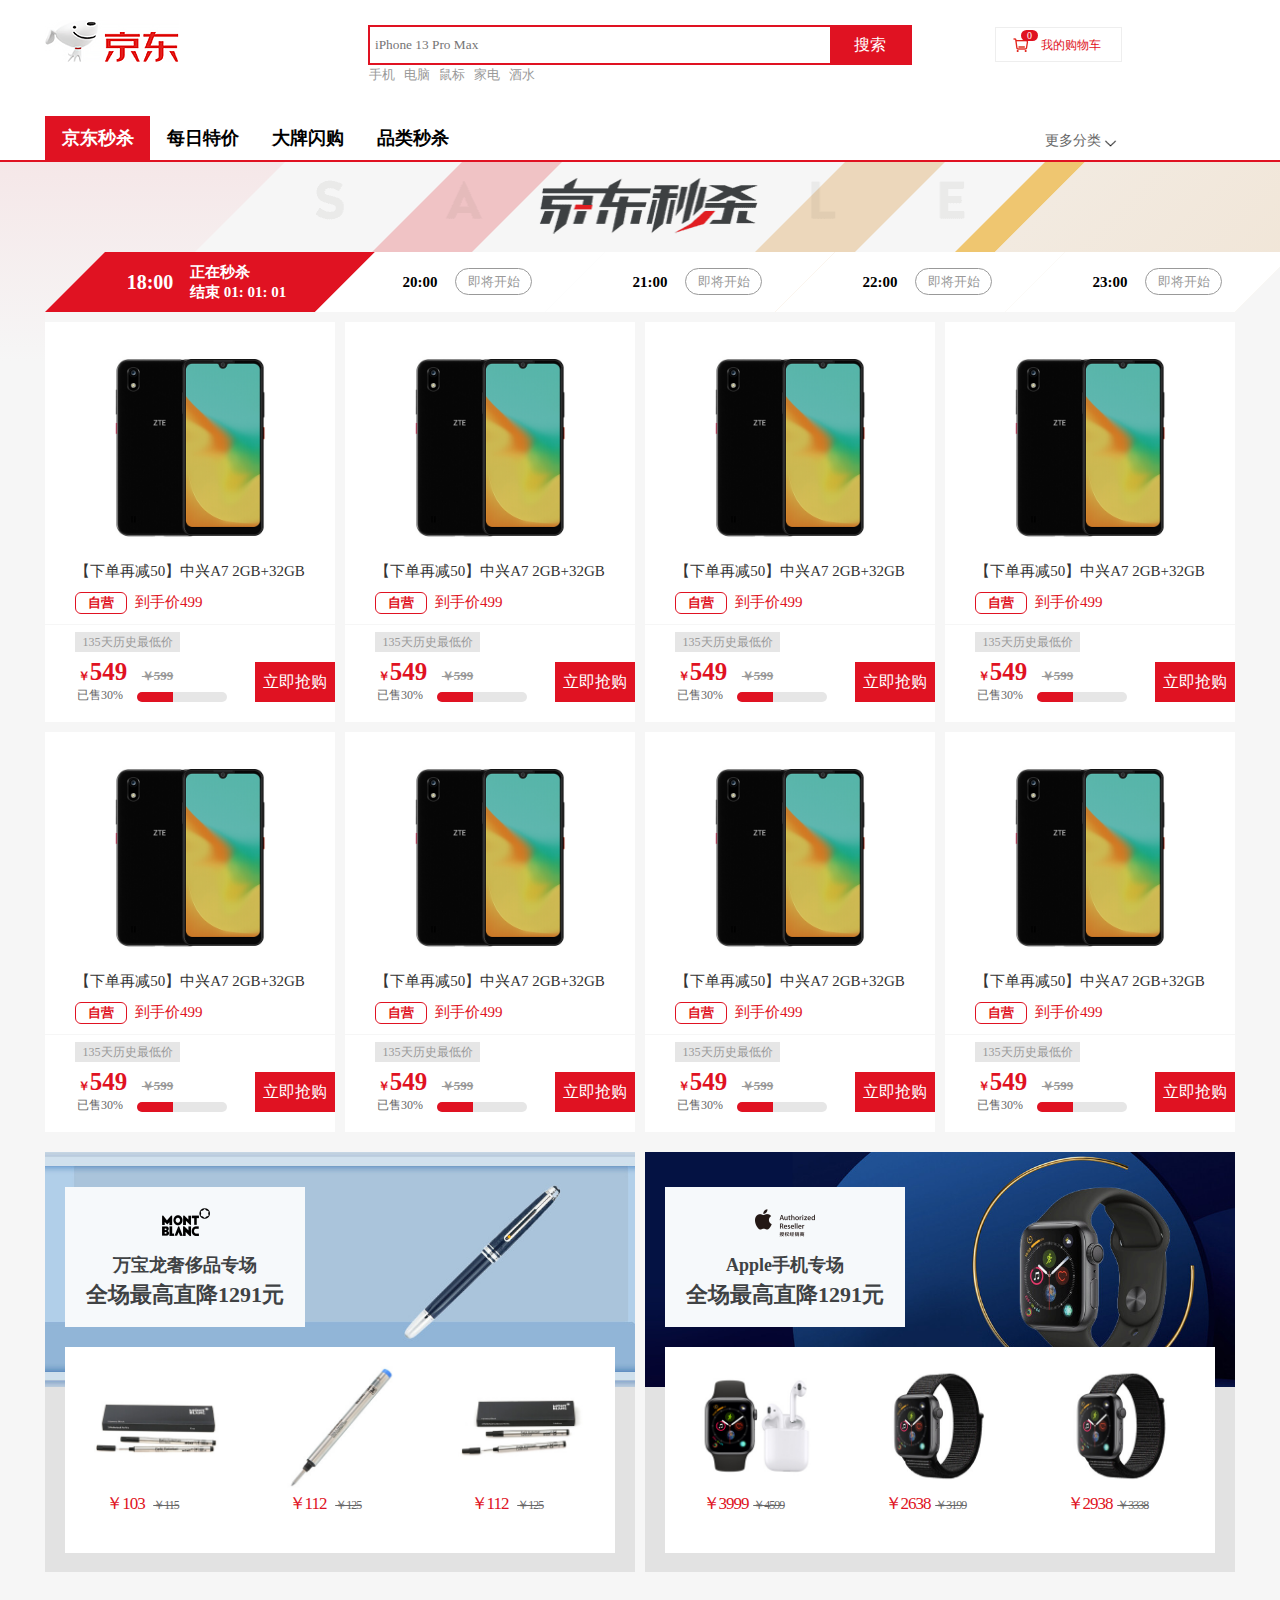
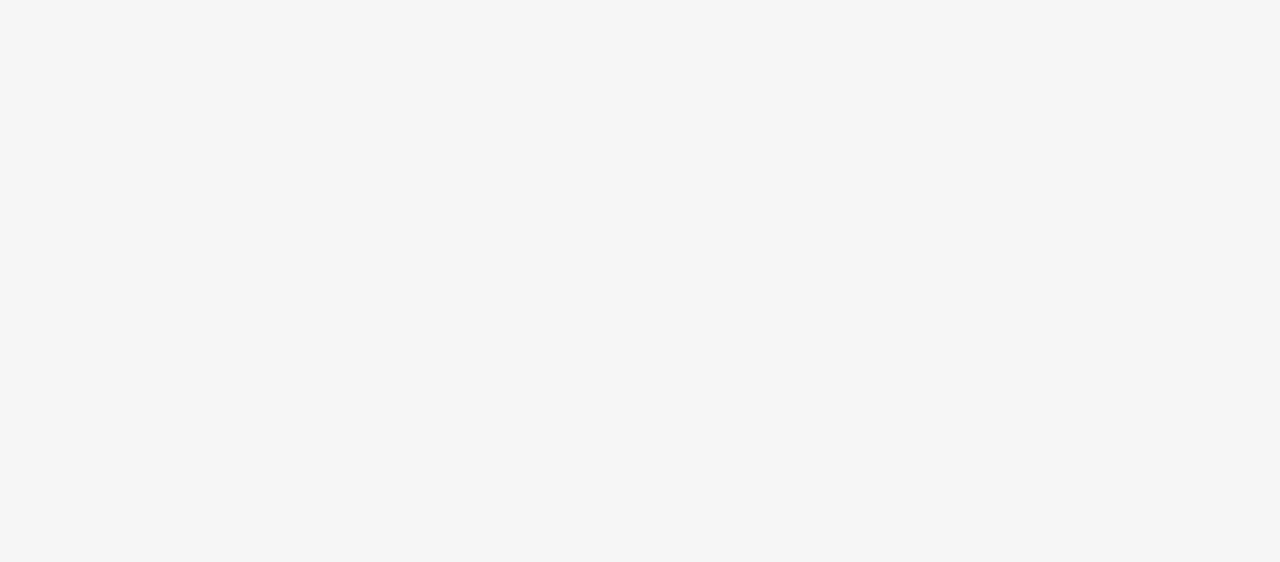
==== miaosha.html @ 1bcb708f "9 18 21 40 DSW" ====
<!DOCTYPE html>
<html lang="en">

<head>
  <meta charset="UTF-8">
  <meta name="viewport" content="width=device-width, initial-scale=1.0">
  <meta http-equiv="X-UA-Compatible" content="ie=edge">
  <title>京东秒杀-正品保证、天天低价、限时限量</title>
  <link rel="icon" href="images/favicon.ico" type="image/x-icon" />
  <link rel="stylesheet" href="style/miaosha.css">
</head>

<body>
  <!-- 头部开始 -->
  <div class="ms_header">
    <!-- 头部居中内容开始 -->
    <div class="ms_header_cen">
      <!-- 左侧logo -->
      <a href="index.html">
        <div class="ms_header_logo"></div>
      </a>
      <!-- 中间搜索栏 -->
      <div class="ms_header_search">
        <!-- 左侧搜索输入框 -->
        <div class="ms_header_search_i">
          <input type="text" class="ms_header_search_in" placeholder="iPhone 13 Pro Max">
        </div>
        <!-- 右侧搜索按钮 -->
        <div class="ms_header_search_b">
          <span>搜索</span>
        </div>
      </div>
      <!-- 下方热门搜索词 -->
      <div class="ms_header_sctot">
        <a href="javascript:;"><span>手机</span></a>
        <a href="javascript:;"><span>电脑</span></a>
        <a href="javascript:;"><span>鼠标</span></a>
        <a href="javascript:;"><span>家电</span></a>
        <a href="javascript:;"><span>酒水</span></a>
      </div>
      <!-- 右侧购物车 -->
      <div class="jd_cart">
        <img src="images/cart.png" alt="">
        <a href="javascript:;">我的购物车</a>
        <!-- 购物车右上角数字指示 -->
        <span>0</span>
      </div>
      <!-- 下方导航栏 -->
      <div class="ms_header_nav">
        <!-- 单个导航按钮 -->
        <div class="ms_header_nav_item" style="background: #e01222;">
          <a href="javascript:;" style="color:#fff"><span>京东秒杀</span></a>
        </div>
        <!-- 单个导航按钮 -->
        <div class="ms_header_nav_item">
          <a href="javascript:;"><span>每日特价</span></a>
        </div>
        <!-- 单个导航按钮 -->
        <div class="ms_header_nav_item">
          <a href="javascript:;"><span>大牌闪购</span></a>
        </div>
        <!-- 单个导航按钮 -->
        <div class="ms_header_nav_item">
          <a href="javascript:;"><span>品类秒杀</span></a>
        </div>
        <!-- 右侧更多分类 -->
        <div class="ms_header_more">
          <span>更多分类</span>
          <!-- 隐藏分类框 -->
          <div class="ms_hd_yc">

          </div>
        </div>
      </div>
    </div>
    <!-- 头部居中内容结束 -->
  </div>
  <!-- 头部结束 -->
  <!-- 秒杀内容主体开始 -->
  <div class="ms_body">
    <!-- 秒杀内容居中内容开始 -->
    <div class="ms_body_cen">
      <!-- 顶部标题背景开始 -->
      <div class="ms_cent_bg">
        <!-- 平行四边形背景框 -->
        <div class="ms_cent_px">
        </div>
        <div class="ms_cent_px ms_cent_pxs">
        </div>
        <div class="ms_cent_px ms_cent_pxs ms_cent_pxsy">
        </div>
        <div class="ms_cent_px ms_cent_pxs ms_cent_pxsys">
        </div>
        <div class="ms_cent_px ms_cent_pxy">
        </div>
        <!-- 居中图片 -->
        <div class="ms_cen_i">
          <img src="images/header_ms.png" alt="">
        </div>
      </div>
      <!-- 顶部标题背景结束 -->
      <!-- 下方秒杀内容开始 -->
      <div class="ms_cent_bd">
        <!-- 秒杀浮动导航栏开始 -->
        <div class="ms_cent_nav">
          <!-- 单个导航按钮 -->
          <div class="ms_cent_item ms_cent_itemb">
            <!-- 内部时间信息开始 -->
            <div class="ms_nav_c">
              <!-- 左侧秒杀时间 -->
              <div class="ms_time_l">
                <span>18:00</span>
              </div>
              <!-- 右侧秒杀倒计时 -->
              <div class="ms_time_r">
                <!-- 上方秒杀标题 -->
                <span>正在秒杀</span>
                <br>
                <!-- 下方倒计时 -->
                <span>结束</span>
                <span id="cx_hours">01</span><span>:</span>
                <span id="cx_minutes">01</span><span>:</span>
                <span id="cx_seconds">01</span>
              </div>
            </div>
            <!-- 内部时间信息结束 -->
          </div>
          <!-- 单个导航按钮 -->
          <div class="ms_cent_item ms_cent_items">
            <!-- 秒杀预告 -->
            <div class="ms_cent_yg">
              <!-- 左侧时间预告 -->
              <div class="ms_time_ygl">
                <span>20:00</span>
              </div>
              <!-- 右侧即将开始 -->
              <div class="ms_time_ygr">
                <span>即将开始</span>
              </div>
            </div>
          </div>
          <!-- 单个导航按钮 -->
          <div class="ms_cent_item ms_cent_items">
            <!-- 秒杀预告 -->
            <div class="ms_cent_yg">
              <!-- 左侧时间预告 -->
              <div class="ms_time_ygl">
                <span>21:00</span>
              </div>
              <!-- 右侧即将开始 -->
              <div class="ms_time_ygr">
                <span>即将开始</span>
              </div>
            </div>
          </div>
          <!-- 单个导航按钮 -->
          <div class="ms_cent_item ms_cent_items">
            <!-- 秒杀预告 -->
            <div class="ms_cent_yg">
              <!-- 左侧时间预告 -->
              <div class="ms_time_ygl">
                <span>22:00</span>
              </div>
              <!-- 右侧即将开始 -->
              <div class="ms_time_ygr">
                <span>即将开始</span>
              </div>
            </div>
          </div>
          <!-- 单个导航按钮 -->
          <div class="ms_cent_item ms_cent_items">
            <!-- 秒杀预告 -->
            <div class="ms_cent_yg">
              <!-- 左侧时间预告 -->
              <div class="ms_time_ygl">
                <span>23:00</span>
              </div>
              <!-- 右侧即将开始 -->
              <div class="ms_time_ygr">
                <span>即将开始</span>
              </div>
            </div>
          </div>
        </div>
        <!-- 秒杀浮动导航栏结束 -->
        <!-- 秒杀商品内容开始 -->
        <div class="ms_cent_sp">
          <!-- 单个商品开始 -->
          <div class="ms_sp_item">
            <a href="javascript:;">
              <!-- 上方图片 -->
              <div class="ms_sp_im">
                <img src="images/ms_sp_01.jpg" alt="">
              </div>
              <!-- 标题 -->
              <div class="ms_sp_tit">
                <span>【下单再减50】中兴A7 2GB+32GB</span>
              </div>
              <!-- 自营标签&到手价 -->
              <div class="ms_sp_bq">
                <!-- 左侧标签 -->
                <div class="ms_sp_bql">
                  <span>自营</span>
                </div>
                <!-- 右侧到手价 -->
                <div class="ms_sp_bqr">
                  <span>到手价499</span>
                </div>
              </div>
            </a>
            <!-- 分割线 -->
            <div class="ms_sp_fg"></div>
            <!-- 最低价 -->
            <div class="sm_sp_zdj">
              <span>135天历史最低价</span>
            </div>
            <!-- 价格 -->
            <div class="sm_sp_prc">
              <!-- 左侧价格 -->
              <div class="sm_sp_prcl">
                <i>￥</i><span>549</span>
              </div>
              <!-- 左侧划去价格 -->
              <div class="sm_sp_prcl sm_sp_prcr">
                <span><i>￥</i>599</span>
              </div>
            </div>
            <!-- 已售 -->
            <div class="sm_sp_ys">
              <!-- 左侧文字 -->
              <div class="sm_sp_tel">
                <span>已售30%</span>
              </div>
              <!-- 右侧进度条 -->
              <div class="sm_sp_jdt">
                <!-- 内部进度条 -->
                <div class="sm_sp_jdl">
                </div>
              </div>
            </div>
            <!-- 立即抢购 -->
            <a href="javascript:;">
              <div class="sm_sp_lj">
                <span>立即抢购</span>
              </div>
            </a>
          </div>
          <div class="ms_sp_item">
            <a href="javascript:;">
              <!-- 上方图片 -->
              <div class="ms_sp_im">
                <img src="images/ms_sp_01.jpg" alt="">
              </div>
              <!-- 标题 -->
              <div class="ms_sp_tit">
                <span>【下单再减50】中兴A7 2GB+32GB</span>
              </div>
              <!-- 自营标签&到手价 -->
              <div class="ms_sp_bq">
                <!-- 左侧标签 -->
                <div class="ms_sp_bql">
                  <span>自营</span>
                </div>
                <!-- 右侧到手价 -->
                <div class="ms_sp_bqr">
                  <span>到手价499</span>
                </div>
              </div>
            </a>
            <!-- 分割线 -->
            <div class="ms_sp_fg"></div>
            <!-- 最低价 -->
            <div class="sm_sp_zdj">
              <span>135天历史最低价</span>
            </div>
            <!-- 价格 -->
            <div class="sm_sp_prc">
              <!-- 左侧价格 -->
              <div class="sm_sp_prcl">
                <i>￥</i><span>549</span>
              </div>
              <!-- 左侧划去价格 -->
              <div class="sm_sp_prcl sm_sp_prcr">
                <span><i>￥</i>599</span>
              </div>
            </div>
            <!-- 已售 -->
            <div class="sm_sp_ys">
              <!-- 左侧文字 -->
              <div class="sm_sp_tel">
                <span>已售30%</span>
              </div>
              <!-- 右侧进度条 -->
              <div class="sm_sp_jdt">
                <!-- 内部进度条 -->
                <div class="sm_sp_jdl">
                </div>
              </div>
            </div>
            <!-- 立即抢购 -->
            <a href="javascript:;">
              <div class="sm_sp_lj">
                <span>立即抢购</span>
              </div>
            </a>
          </div>
          <div class="ms_sp_item">
            <a href="javascript:;">
              <!-- 上方图片 -->
              <div class="ms_sp_im">
                <img src="images/ms_sp_01.jpg" alt="">
              </div>
              <!-- 标题 -->
              <div class="ms_sp_tit">
                <span>【下单再减50】中兴A7 2GB+32GB</span>
              </div>
              <!-- 自营标签&到手价 -->
              <div class="ms_sp_bq">
                <!-- 左侧标签 -->
                <div class="ms_sp_bql">
                  <span>自营</span>
                </div>
                <!-- 右侧到手价 -->
                <div class="ms_sp_bqr">
                  <span>到手价499</span>
                </div>
              </div>
            </a>
            <!-- 分割线 -->
            <div class="ms_sp_fg"></div>
            <!-- 最低价 -->
            <div class="sm_sp_zdj">
              <span>135天历史最低价</span>
            </div>
            <!-- 价格 -->
            <div class="sm_sp_prc">
              <!-- 左侧价格 -->
              <div class="sm_sp_prcl">
                <i>￥</i><span>549</span>
              </div>
              <!-- 左侧划去价格 -->
              <div class="sm_sp_prcl sm_sp_prcr">
                <span><i>￥</i>599</span>
              </div>
            </div>
            <!-- 已售 -->
            <div class="sm_sp_ys">
              <!-- 左侧文字 -->
              <div class="sm_sp_tel">
                <span>已售30%</span>
              </div>
              <!-- 右侧进度条 -->
              <div class="sm_sp_jdt">
                <!-- 内部进度条 -->
                <div class="sm_sp_jdl">
                </div>
              </div>
            </div>
            <!-- 立即抢购 -->
            <a href="javascript:;">
              <div class="sm_sp_lj">
                <span>立即抢购</span>
              </div>
            </a>
          </div>
          <div class="ms_sp_item">
            <a href="javascript:;">
              <!-- 上方图片 -->
              <div class="ms_sp_im">
                <img src="images/ms_sp_01.jpg" alt="">
              </div>
              <!-- 标题 -->
              <div class="ms_sp_tit">
                <span>【下单再减50】中兴A7 2GB+32GB</span>
              </div>
              <!-- 自营标签&到手价 -->
              <div class="ms_sp_bq">
                <!-- 左侧标签 -->
                <div class="ms_sp_bql">
                  <span>自营</span>
                </div>
                <!-- 右侧到手价 -->
                <div class="ms_sp_bqr">
                  <span>到手价499</span>
                </div>
              </div>
            </a>
            <!-- 分割线 -->
            <div class="ms_sp_fg"></div>
            <!-- 最低价 -->
            <div class="sm_sp_zdj">
              <span>135天历史最低价</span>
            </div>
            <!-- 价格 -->
            <div class="sm_sp_prc">
              <!-- 左侧价格 -->
              <div class="sm_sp_prcl">
                <i>￥</i><span>549</span>
              </div>
              <!-- 左侧划去价格 -->
              <div class="sm_sp_prcl sm_sp_prcr">
                <span><i>￥</i>599</span>
              </div>
            </div>
            <!-- 已售 -->
            <div class="sm_sp_ys">
              <!-- 左侧文字 -->
              <div class="sm_sp_tel">
                <span>已售30%</span>
              </div>
              <!-- 右侧进度条 -->
              <div class="sm_sp_jdt">
                <!-- 内部进度条 -->
                <div class="sm_sp_jdl">
                </div>
              </div>
            </div>
            <!-- 立即抢购 -->
            <a href="javascript:;">
              <div class="sm_sp_lj">
                <span>立即抢购</span>
              </div>
            </a>
          </div>
          <div class="ms_sp_item">
            <a href="javascript:;">
              <!-- 上方图片 -->
              <div class="ms_sp_im">
                <img src="images/ms_sp_01.jpg" alt="">
              </div>
              <!-- 标题 -->
              <div class="ms_sp_tit">
                <span>【下单再减50】中兴A7 2GB+32GB</span>
              </div>
              <!-- 自营标签&到手价 -->
              <div class="ms_sp_bq">
                <!-- 左侧标签 -->
                <div class="ms_sp_bql">
                  <span>自营</span>
                </div>
                <!-- 右侧到手价 -->
                <div class="ms_sp_bqr">
                  <span>到手价499</span>
                </div>
              </div>
            </a>
            <!-- 分割线 -->
            <div class="ms_sp_fg"></div>
            <!-- 最低价 -->
            <div class="sm_sp_zdj">
              <span>135天历史最低价</span>
            </div>
            <!-- 价格 -->
            <div class="sm_sp_prc">
              <!-- 左侧价格 -->
              <div class="sm_sp_prcl">
                <i>￥</i><span>549</span>
              </div>
              <!-- 左侧划去价格 -->
              <div class="sm_sp_prcl sm_sp_prcr">
                <span><i>￥</i>599</span>
              </div>
            </div>
            <!-- 已售 -->
            <div class="sm_sp_ys">
              <!-- 左侧文字 -->
              <div class="sm_sp_tel">
                <span>已售30%</span>
              </div>
              <!-- 右侧进度条 -->
              <div class="sm_sp_jdt">
                <!-- 内部进度条 -->
                <div class="sm_sp_jdl">
                </div>
              </div>
            </div>
            <!-- 立即抢购 -->
            <a href="javascript:;">
              <div class="sm_sp_lj">
                <span>立即抢购</span>
              </div>
            </a>
          </div>
          <div class="ms_sp_item">
            <a href="javascript:;">
              <!-- 上方图片 -->
              <div class="ms_sp_im">
                <img src="images/ms_sp_01.jpg" alt="">
              </div>
              <!-- 标题 -->
              <div class="ms_sp_tit">
                <span>【下单再减50】中兴A7 2GB+32GB</span>
              </div>
              <!-- 自营标签&到手价 -->
              <div class="ms_sp_bq">
                <!-- 左侧标签 -->
                <div class="ms_sp_bql">
                  <span>自营</span>
                </div>
                <!-- 右侧到手价 -->
                <div class="ms_sp_bqr">
                  <span>到手价499</span>
                </div>
              </div>
            </a>
            <!-- 分割线 -->
            <div class="ms_sp_fg"></div>
            <!-- 最低价 -->
            <div class="sm_sp_zdj">
              <span>135天历史最低价</span>
            </div>
            <!-- 价格 -->
            <div class="sm_sp_prc">
              <!-- 左侧价格 -->
              <div class="sm_sp_prcl">
                <i>￥</i><span>549</span>
              </div>
              <!-- 左侧划去价格 -->
              <div class="sm_sp_prcl sm_sp_prcr">
                <span><i>￥</i>599</span>
              </div>
            </div>
            <!-- 已售 -->
            <div class="sm_sp_ys">
              <!-- 左侧文字 -->
              <div class="sm_sp_tel">
                <span>已售30%</span>
              </div>
              <!-- 右侧进度条 -->
              <div class="sm_sp_jdt">
                <!-- 内部进度条 -->
                <div class="sm_sp_jdl">
                </div>
              </div>
            </div>
            <!-- 立即抢购 -->
            <a href="javascript:;">
              <div class="sm_sp_lj">
                <span>立即抢购</span>
              </div>
            </a>
          </div>
          <div class="ms_sp_item">
            <a href="javascript:;">
              <!-- 上方图片 -->
              <div class="ms_sp_im">
                <img src="images/ms_sp_01.jpg" alt="">
              </div>
              <!-- 标题 -->
              <div class="ms_sp_tit">
                <span>【下单再减50】中兴A7 2GB+32GB</span>
              </div>
              <!-- 自营标签&到手价 -->
              <div class="ms_sp_bq">
                <!-- 左侧标签 -->
                <div class="ms_sp_bql">
                  <span>自营</span>
                </div>
                <!-- 右侧到手价 -->
                <div class="ms_sp_bqr">
                  <span>到手价499</span>
                </div>
              </div>
            </a>
            <!-- 分割线 -->
            <div class="ms_sp_fg"></div>
            <!-- 最低价 -->
            <div class="sm_sp_zdj">
              <span>135天历史最低价</span>
            </div>
            <!-- 价格 -->
            <div class="sm_sp_prc">
              <!-- 左侧价格 -->
              <div class="sm_sp_prcl">
                <i>￥</i><span>549</span>
              </div>
              <!-- 左侧划去价格 -->
              <div class="sm_sp_prcl sm_sp_prcr">
                <span><i>￥</i>599</span>
              </div>
            </div>
            <!-- 已售 -->
            <div class="sm_sp_ys">
              <!-- 左侧文字 -->
              <div class="sm_sp_tel">
                <span>已售30%</span>
              </div>
              <!-- 右侧进度条 -->
              <div class="sm_sp_jdt">
                <!-- 内部进度条 -->
                <div class="sm_sp_jdl">
                </div>
              </div>
            </div>
            <!-- 立即抢购 -->
            <a href="javascript:;">
              <div class="sm_sp_lj">
                <span>立即抢购</span>
              </div>
            </a>
          </div>
          <div class="ms_sp_item">
            <a href="javascript:;">
              <!-- 上方图片 -->
              <div class="ms_sp_im">
                <img src="images/ms_sp_01.jpg" alt="">
              </div>
              <!-- 标题 -->
              <div class="ms_sp_tit">
                <span>【下单再减50】中兴A7 2GB+32GB</span>
              </div>
              <!-- 自营标签&到手价 -->
              <div class="ms_sp_bq">
                <!-- 左侧标签 -->
                <div class="ms_sp_bql">
                  <span>自营</span>
                </div>
                <!-- 右侧到手价 -->
                <div class="ms_sp_bqr">
                  <span>到手价499</span>
                </div>
              </div>
            </a>
            <!-- 分割线 -->
            <div class="ms_sp_fg"></div>
            <!-- 最低价 -->
            <div class="sm_sp_zdj">
              <span>135天历史最低价</span>
            </div>
            <!-- 价格 -->
            <div class="sm_sp_prc">
              <!-- 左侧价格 -->
              <div class="sm_sp_prcl">
                <i>￥</i><span>549</span>
              </div>
              <!-- 左侧划去价格 -->
              <div class="sm_sp_prcl sm_sp_prcr">
                <span><i>￥</i>599</span>
              </div>
            </div>
            <!-- 已售 -->
            <div class="sm_sp_ys">
              <!-- 左侧文字 -->
              <div class="sm_sp_tel">
                <span>已售30%</span>
              </div>
              <!-- 右侧进度条 -->
              <div class="sm_sp_jdt">
                <!-- 内部进度条 -->
                <div class="sm_sp_jdl">
                </div>
              </div>
            </div>
            <!-- 立即抢购 -->
            <a href="javascript:;">
              <div class="sm_sp_lj">
                <span>立即抢购</span>
              </div>
            </a>
          </div>
          <div class="ms_sp_itemb">
            <!-- 左上框 -->
            <div class="ms_sp_ltk">
              <!-- 上方logo -->
              <div class="ms_sp_lg">
                <img src="images/ms_sp_lg01.png" alt="">
              </div>
              <!-- 标题 -->
              <div class="ms_ltk_tit">
                <span>万宝龙奢侈品专场</span>
                <br>
                <span class="ms_ltk_titf">全场最高直降1291元</span>
              </div>
            </div>
            <!-- 下方框 -->
            <div class="ms_sp_bk">
              <!-- 单个商品 -->
              <div class="ms_bk_item">
                <!-- 上方图片 -->
                <div class="ms_bk_im">
                  <img src="images/sm_bk_01.jpg" alt="">
                </div>
                <!-- 下方价格 -->
                <div class="ms_bk_prc">
                  <!-- 左侧价格 -->
                  <div class="ms_bk_prcl">
                    <span>￥103</span>
                  </div>
                  <!-- 右侧价格 -->
                  <div class="ms_bk_prcr">
                    <span>￥115</span>
                  </div>
                </div>
              </div>
              <!-- 单个商品 -->
              <div class="ms_bk_item">
                <!-- 上方图片 -->
                <div class="ms_bk_im">
                  <img src="images/sm_bk_02.jpg" alt="">
                </div>
                <!-- 下方价格 -->
                <div class="ms_bk_prc">
                  <!-- 左侧价格 -->
                  <div class="ms_bk_prcl">
                    <span>￥112</span>
                  </div>
                  <!-- 右侧价格 -->
                  <div class="ms_bk_prcr">
                    <span>￥125</span>
                  </div>
                </div>
              </div>
              <!-- 单个商品 -->
              <div class="ms_bk_item">
                <!-- 上方图片 -->
                <div class="ms_bk_im">
                  <img src="images/sm_bk_03.jpg" alt="">
                </div>
                <!-- 下方价格 -->
                <div class="ms_bk_prc">
                  <!-- 左侧价格 -->
                  <div class="ms_bk_prcl">
                    <span>￥112</span>
                  </div>
                  <!-- 右侧价格 -->
                  <div class="ms_bk_prcr">
                    <span>￥125</span>
                  </div>
                </div>
              </div>
            </div>
          </div>
          <div class="ms_sp_itemb ms_sp_itemb2">
            <!-- 左上框 -->
            <div class="ms_sp_ltk">
              <!-- 上方logo -->
              <div class="ms_sp_lg">
                <img src="images/ms_sp_lg02.png" alt="">
              </div>
              <!-- 标题 -->
              <div class="ms_ltk_tit">
                <span>Apple手机专场</span>
                <br>
                <span class="ms_ltk_titf">全场最高直降1291元</span>
              </div>
            </div>
            <!-- 下方框 -->
            <div class="ms_sp_bk">
              <!-- 单个商品 -->
              <div class="ms_bk_item">
                <!-- 上方图片 -->
                <div class="ms_bk_im">
                  <img src="images/sm_bk_04.jpg" alt="">
                </div>
                <!-- 下方价格 -->
                <div class="ms_bk_prc">
                  <!-- 左侧价格 -->
                  <div class="ms_bk_prcl">
                    <span>￥3999</span>
                  </div>
                  <!-- 右侧价格 -->
                  <div class="ms_bk_prcr">
                    <span>￥4599</span>
                  </div>
                </div>
              </div>
              <!-- 单个商品 -->
              <div class="ms_bk_item">
                <!-- 上方图片 -->
                <div class="ms_bk_im">
                  <img src="images/sm_bk_05.jpg" alt="">
                </div>
                <!-- 下方价格 -->
                <div class="ms_bk_prc">
                  <!-- 左侧价格 -->
                  <div class="ms_bk_prcl">
                    <span>￥2638</span>
                  </div>
                  <!-- 右侧价格 -->
                  <div class="ms_bk_prcr">
                    <span>￥3199</span>
                  </div>
                </div>
              </div>
              <!-- 单个商品 -->
              <div class="ms_bk_item">
                <!-- 上方图片 -->
                <div class="ms_bk_im">
                  <img src="images/sm_bk_06.jpg" alt="">
                </div>
                <!-- 下方价格 -->
                <div class="ms_bk_prc">
                  <!-- 左侧价格 -->
                  <div class="ms_bk_prcl">
                    <span>￥2938</span>
                  </div>
                  <!-- 右侧价格 -->
                  <div class="ms_bk_prcr">
                    <span>￥3338</span>
                  </div>
                </div>
              </div>
            </div>
          </div>
        </div>
        <!-- 秒杀商品内容结束 -->
      </div>
      <!-- 下方秒杀内容结束 -->
    </div>
    <!-- 秒杀内容居中内容结束 -->
  </div>
  <!-- 秒杀内容主体结束 -->
  <!-- 引入外部js -->
  <script src="js/NoticeTime.js"></script>
  <script src="js/miaosha.js"></script>
</body>

</html>
---- style/miaosha.css ----
* {
  margin: 0;
  padding: 0;
  font-family: "MicroSoft Yahei";
}

a {
  text-decoration: none;
}

li {
  list-style-type: none;
}

.ms_header {
  position: relative;
  width: 100%;
  height: 160px;
  border-bottom: 2px solid #e01222;
}

.ms_header_cen {
  position: relative;
  width: 1190px;
  height: 150px;
  margin: 0 auto;
  top: 10px;
}

.ms_header_logo {
  position: absolute;
  width: 134px;
  height: 42px;
  background-image: url(../images/jd_ms_logo.png);
  background-repeat: no-repeat;
  overflow: hidden;
  display: block;
  top: 10px;
}

.ms_header_search {
  position: relative;
  width: 540px;
  height: 36px;
  background: #fff;
  margin: 0 auto;
  top: 15px;
  border: 2px solid #e01222;
}

.ms_header_search_i {
  position: absolute;
  width: 460px;
  height: 34px;
  background: #fff;
  font-size: 16px;
  top: 1px;
  left: 5px;
}

.ms_header_search_in {
  width: 460px;
  height: 34px;
  border: none;
  outline: none;
}

.ms_header_search_b {
  position: absolute;
  width: 80px;
  height: 36px;
  background: #e01222;
  left: 460px;
  text-align: center;
  line-height: 36px;
  font-size: 16px;
  color: #fff;
}

.ms_header_sctot {
  position: relative;
  width: 540px;
  height: 22px;
  margin: 0 auto;
  top: 15px;
  left: -6px;
}

.ms_header_sctot a {
  color: #999;
  font-size: 13px;
  margin-left: 5px;
}

.ms_header_sctot a:hover {
  color: #e01222;
}

.jd_cart {
  position: absolute;
  width: 125px;
  height: 33px;
  top: 17px;
  left: 950px;
  background: #fff;
  border: 1px solid #eeeeee;
}

.jd_cart img {
  position: absolute;
  width: 16px;
  top: 9px;
  left: 17px;
}

.jd_cart a {
  position: absolute;
  font-size: 12px;
  color: #e01222;
  top: 9px;
  left: 45px;
  font-weight: 500;
}

.jd_cart span {
  position: absolute;
  font-size: 12px;
  color: #fff;
  left: 25px;
  top: 2px;
  padding: 0 6px;
  font-size: 10px;
  border-radius: 10px;
  background: #e01222;
}

.ms_header_nav {
  position: absolute;
  width: 1190px;
  height: 44px;
  bottom: 0px;
  z-index: 999;
  background: #fff;
}

.ms_header_nav_item {
  position: relative;
  float: left;
  width: 105px;
  height: 44px;
  text-align: center;
}

.ms_header_nav_item a {
  color: #000;
  font-weight: bold;
  line-height: 44px;
  font-size: 18px;
}

.ms_header_nav_item a:hover {
  color: #e01222;
  transition: 0.1s;
}

.ms_header_more {
  position: absolute;
  width: 72px;
  height: 23px;
  bottom: 5px;
  left: 1000px;
  font-size: 14px;
  color: #666;
  background-image: url(../images/ms_xl.png);
  background-position: right;
  background-repeat: no-repeat;
  background-size: 13px;
  cursor: pointer;
  z-index: 999;
}

.ms_header_more:hover {
  color: #e01222;
}

.ms_hd_yc {
  position: absolute;
  width: 400px;
  height: 200px;
  right: 0px;
  top: 150px;
  opacity: 0;
  display: none;
  transition: 0.2s steps(60);
  background: #fff;
  box-shadow: 0px 0px 10px #ccc;
  z-index: 999;
}

.ms_body {
  position: relative;
  width: 100%;
  height: 2000px;
  background-color: #f6f6f6;
}

.ms_body_cen {
  position: relative;
  width: 1190px;
  height: 2000px;
  margin: 0 auto;
}

.ms_cent_bg {
  width: 1190px;
  height: 200px;
  margin: 0 auto;
}

.ms_cen_i {
  position: relative;
  width: 650px;
  height: 90px;
  margin: 0 auto;
}

.ms_cen_i img {
  width: 650px;
  height: 90px;
}

.ms_cent_px {
  position: absolute;
  width: 300px;
  height: 200px;
  left: -160px;
}

.ms_cent_pxs {
  width: 100px;
  height: 200px;
  left: 317px;
}

.ms_cent_pxsy {
  left: 700px;
}

.ms_cent_pxsys {
  width: 40px;
  left: 900px;
}

.ms_cent_pxy {
  left: 940px;
}

.ms_cent_px:after {
  position: absolute;
  content: '';
  /*堆叠层推到宿主元素后面，避免遮住内容*/
  background: linear-gradient(#f5e7e8, #f6f6f6);
  /* 标准的语法 */
  left: 0;
  top: 0;
  bottom: 0;
  right: 0;
  transform: skew(-45deg);
}

.ms_cent_pxs:after {
  background: #f0c3c5;
}

.ms_cent_pxsy:after {
  background: #ecd7bb;
}

.ms_cent_pxsys:after {
  background: #efc670;
}

.ms_cent_pxy:after {
  background: linear-gradient(to right, #f2eae0, #f1e6d8);
}

.ms_cent_bd {
  position: relative;
  width: 1190px;
  height: 1910px;
  top: -110px;
}

.ms_cent_nav {
  position: absolute;
  width: 1190px;
  height: 60px;
  top: 0;
  left: 30px;
}

.ms_cent_sp {
  position: relative;
  width: 1200px;
  height: 740px;
  background: #f6f6f6;
  top: 60px;
}

.ms_cent_item {
  position: relative;
  float: left;
  width: 270px;
  height: 60px;
}

.ms_cent_items {
  width: 230px;
}

.ms_cent_item::after {
  position: absolute;
  content: '';
  left: 0;
  top: 0;
  bottom: 0;
  right: 0;
  background: #fff;
  transform: skew(-45deg);
}

.ms_cent_itemb::after {
  background: #e01222;
}

.ms_nav_c {
  position: relative;
  width: 190px;
  height: 60px;
  margin: 0 auto;
  z-index: 998;
}

.ms_time_l {
  position: absolute;
  width: 70px;
  height: 60px;
  line-height: 60px;
  text-align: center;
  font-weight: bold;
  color: #fff;
  font-size: 20px;
}

.ms_time_r {
  position: absolute;
  width: 150px;
  height: 50px;
  left: 75px;
  font-weight: bold;
  color: #fff;
  padding-top: 10px;
  line-height: 20px;
  font-size: 15px;
}

.ms_cent_yg {
  position: relative;
  width: 150px;
  height: 60px;
  margin: 0 auto;
  z-index: 998;
}

.ms_time_ygl {
  position: absolute;
  width: 70px;
  height: 60px;
  line-height: 60px;
  text-align: center;
  color: #000;
  font-weight: bold;
  font-size: 15px;
}

.ms_time_ygl:hover {
  color: #e01222;
  cursor: pointer;
}

.ms_time_ygr {
  position: absolute;
  width: 75px;
  height: 25px;
  line-height: 25px;
  left: 70px;
  top: 16px;
  text-align: center;
  color: #999;
  border: 1px solid #999;
  border-radius: 20px;
  font-size: 13px;
}

.ms_sp_item {
  position: relative;
  float: left;
  width: 290px;
  height: 400px;
  background: #fff;
  margin-top: 10px;
  margin-left: 10px;
  left: -10px;
}

.ms_sp_im {
  position: relative;
  width: 200px;
  height: 200px;
  top: 25px;
  margin: 0 auto;
}

.ms_sp_im img {
  width: 200px;
}

.ms_sp_tit {
  position: relative;
  width: 100%;
  height: 30px;
  top: 40px;
  text-align: center;
  font-size: 15px;
  color: #333;
}

.ms_sp_bq {
  position: relative;
  width: 200px;
  height: 30px;
  top: 40px;
  left: 30px;
}

.ms_sp_bql {
  position: absolute;
  width: 50px;
  height: 20px;
  border-radius: 6px;
  border: 1px solid #e01222;
  color: #e01222;
  text-align: center;
  line-height: 20px;
  font-size: 13px;
  font-weight: bold;
}

.ms_sp_bqr {
  position: absolute;
  width: 140px;
  height: 20px;
  left: 60px;
  top: 1px;
  color: #e01222;
  font-size: 15px;
}

.sm_sp_zdj {
  position: relative;
  width: 105px;
  height: 20px;
  left: 30px;
  top: 50px;
  line-height: 20px;
  background: #e6e6e6;
  text-align: center;
  font-size: 12px;
  color: #999;
}

.sm_sp_prc {
  position: relative;
  width: 100px;
  height: 30px;
  left: 30px;
  top: 55px;
}

.sm_sp_prcl {
  position: absolute;
  width: 55px;
  height: 30px;
  line-height: 30px;
  text-align: center;
  font-weight: bold;
  color: #e01222;
}

.sm_sp_prcl span {
  font-size: 25px;
}

.sm_sp_prcl i {
  font-style: normal;
  font-size: 12px;
}

.sm_sp_prcr {
  left: 55px;
  top: 3px;
}

.sm_sp_prcr span {
  font-size: 13px;
  color: #999;
  text-decoration: line-through;
}

.sm_sp_ys {
  position: relative;
  width: 170px;
  height: 15px;
  top: 55px;
  left: 32px;
}

.sm_sp_tel {
  position: absolute;
  width: 60px;
  height: 15px;
  font-size: 12px;
  color: #666;
}

.sm_sp_jdt {
  position: absolute;
  width: 90px;
  height: 10px;
  left: 60px;
  top: 5px;
  background: #e6e6e6;
  border-radius: 10px;
  font-size: 12px;
}

.sm_sp_jdl {
  position: absolute;
  width: 36px;
  height: 10px;
  background: #e01222;
  border-top-left-radius: 10px;
  border-bottom-left-radius: 10px;
}

.ms_sp_fg {
  position: absolute;
  width: 100%;
  height: 1px;
  background: #f6f6f6;
  top: 302px;
}

.sm_sp_lj {
  position: absolute;
  width: 80px;
  height: 40px;
  line-height: 40px;
  left: 210px;
  top: 340px;
  background: #e01222;
  text-align: center;
  font-weight: 40px;
  color: #fff;
  font-size: 16px;
}

.sm_sp_lj:hover {
  opacity: 0.9;
}

.ms_sp_itemb {
  position: relative;
  float: left;
  width: 590px;
  height: 420px;
  top: 20px;
  margin-left: 10px;
  left: -10px;
  background-color: #e2e2e2;
  background-repeat: no-repeat;
  background-size: 590px 235px;
}

.ms_sp_itemb {
  background-image: url(../images/ms_sp_b01.png);
}

.ms_sp_itemb2 {
  background-image: url(../images/ms_sp_b02.png);
}

.ms_sp_ltk {
  position: relative;
  width: 240px;
  height: 140px;
  background: #f6f9fb;
  top: 35px;
  left: 20px;
}

.ms_sp_lg {
  position: relative;
  width: 60px;
  height: 60px;
  margin: 0 auto;
  top: 20px;
}

.ms_sp_lg img {
  width: 60px;
}

.ms_ltk_tit {
  position: relative;
  width: 100%;
  height: 30px;
  top: 3px;
  margin: 0 auto;
  color: #3f4244;
  font-weight: bold;
  text-align: center;
  line-height: 30px;
  font-size: 18px;
}

.ms_ltk_titf {
  font-size: 22px;
  color: #3f4244;
}

.ms_sp_bk {
  position: relative;
  width: 550px;
  height: 206px;
  background: #fff;
  margin: 0 auto;
  top: 55px;
}

.ms_bk_item {
  position: relative;
  float: left;
  width: 180px;
  height: 206px;
  margin-left: 2px;
}

.ms_bk_im {
  position: relative;
  width: 126px;
  height: 126px;
  background: red;
  margin: 0 auto;
  top:16px;
}
.ms_bk_im img{
  width: 126px;
}
.ms_bk_prc{
  position: relative;
  width: 126px;
  height: 30px;
  margin: 0 auto;
  top:16px;
}
.ms_bk_prcl{
  position: absolute;
  width: 50%;
  height: 30px;
  line-height: 30px;
  text-align: center;
  font-size: 17px;
  color: #e01222;
  letter-spacing: -1px;
}
.ms_bk_prcr{
  position: absolute;
  width: 40%;
  height: 20px;
  left: 47%;
  font-size: 12px;
  color: #666;
  top:25%;
  text-decoration: line-through;
  letter-spacing: -1px;
}
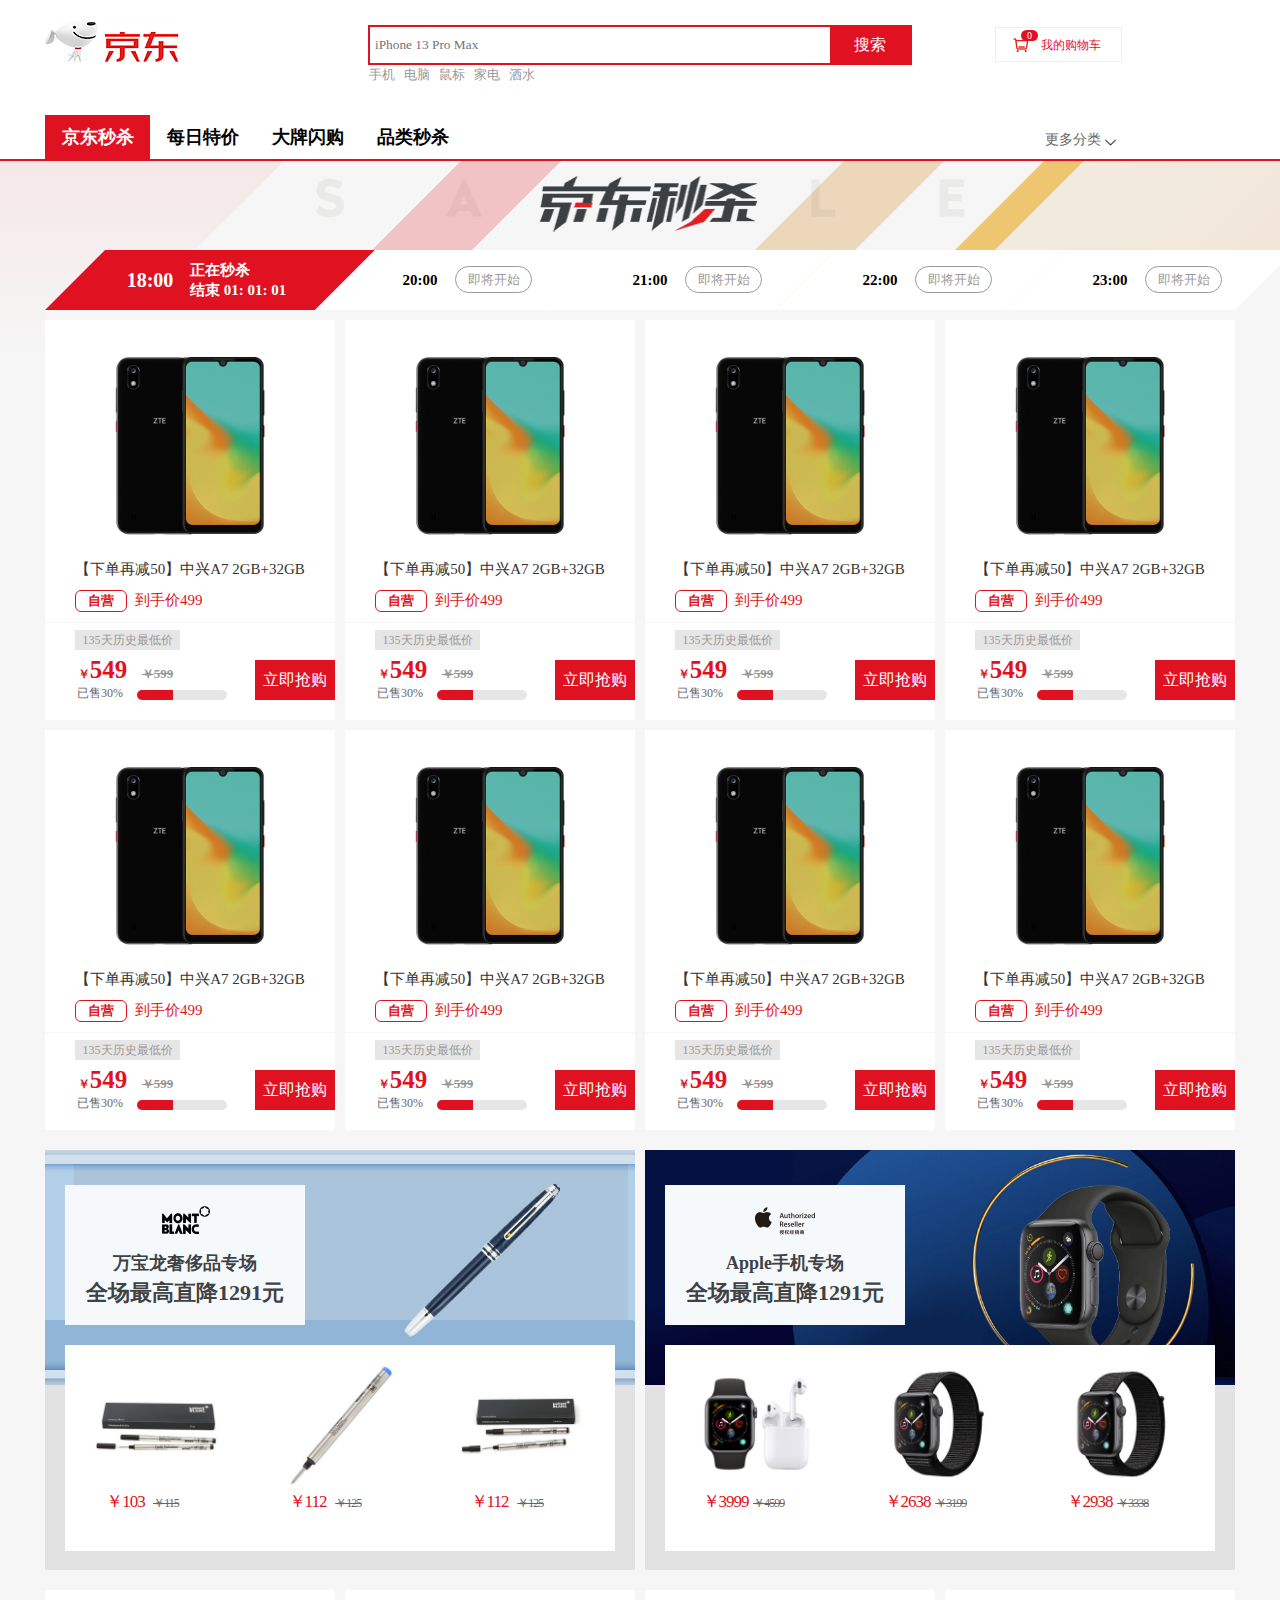
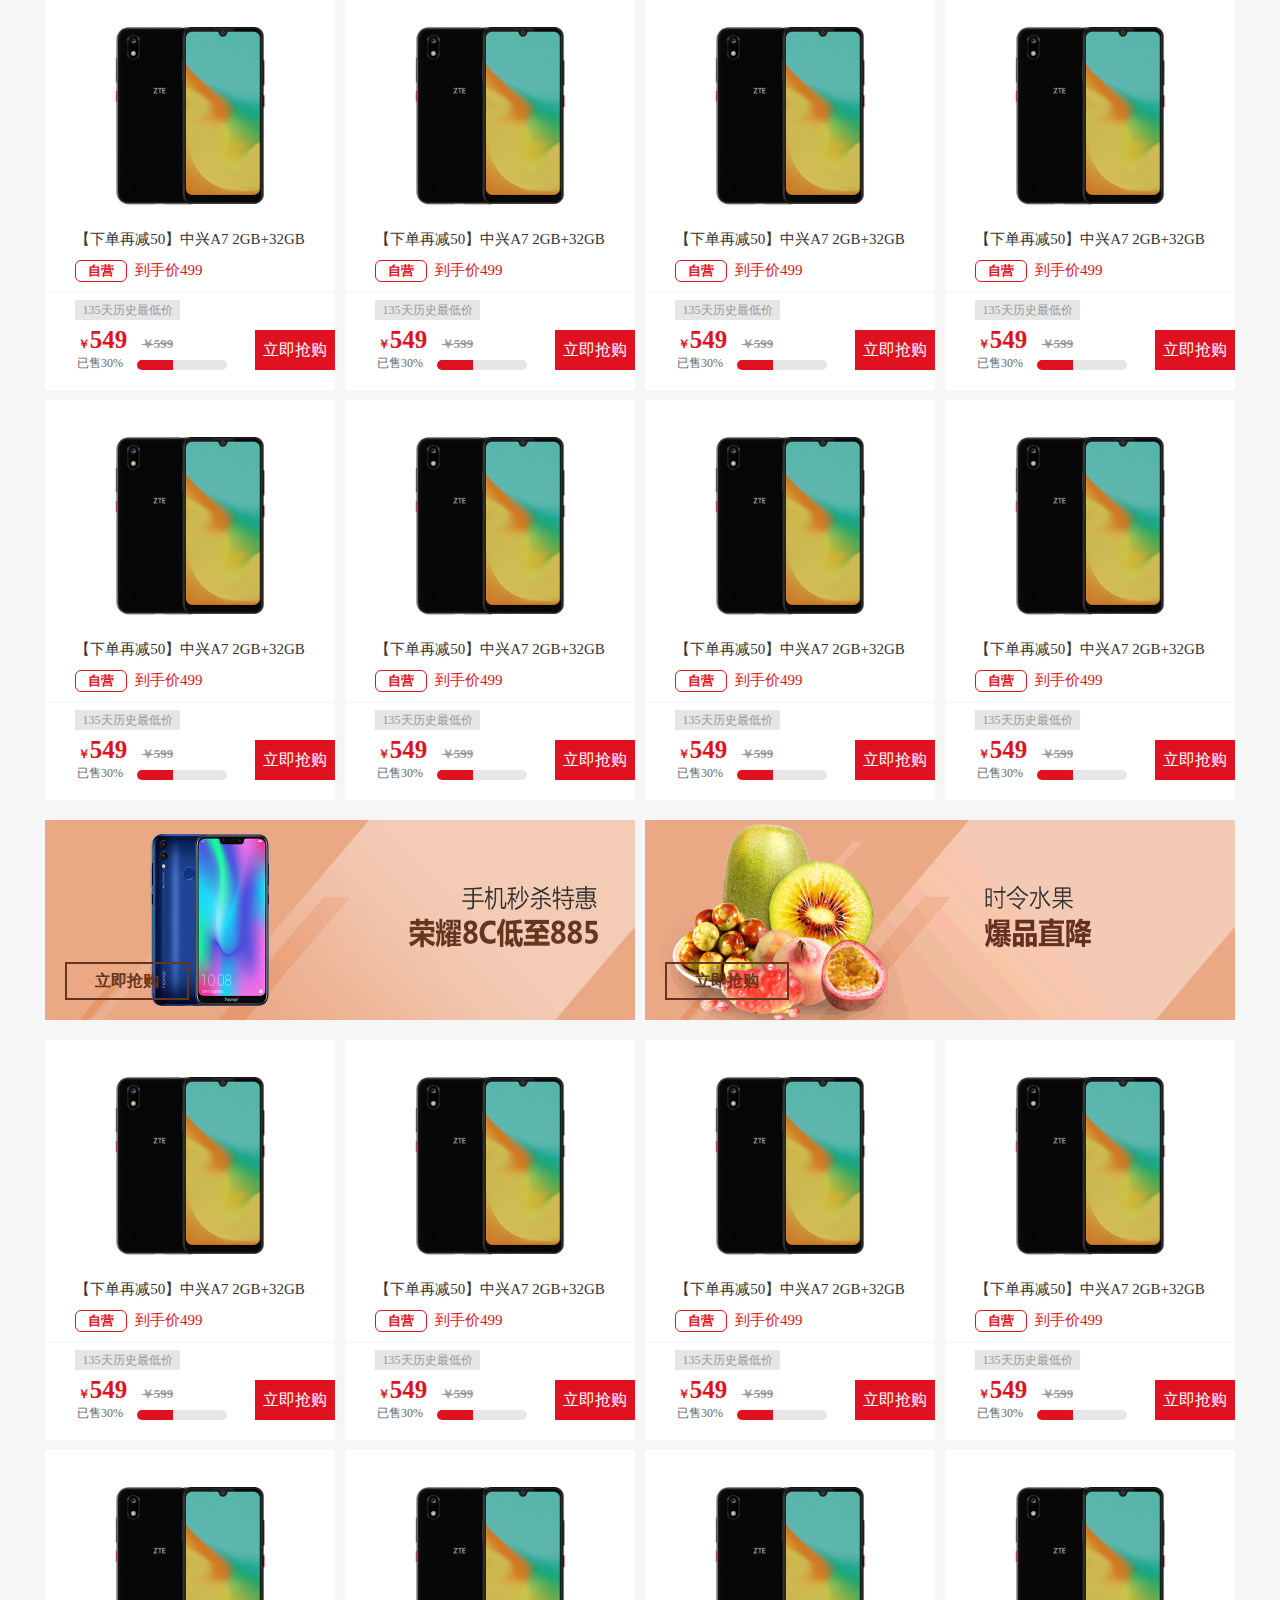
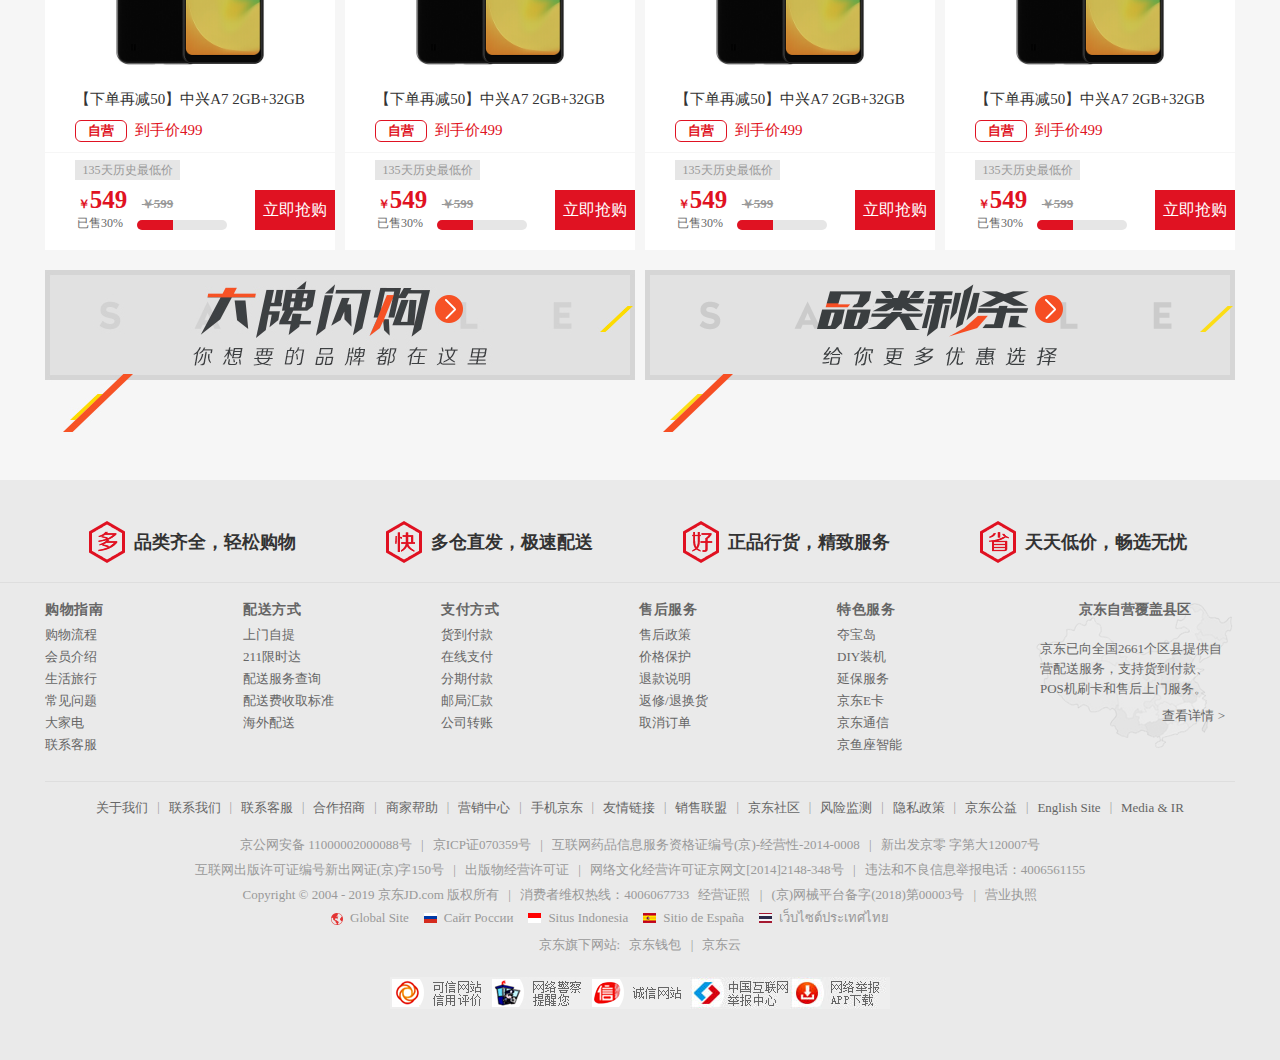
==== commit dedd4813: "9 19 26 26 DSW" ====
--- a/miaosha.html
+++ b/miaosha.html
@@ -7,7 +7,10 @@
   <meta http-equiv="X-UA-Compatible" content="ie=edge">
   <title>京东秒杀-正品保证、天天低价、限时限量</title>
   <link rel="icon" href="images/favicon.ico" type="image/x-icon" />
+  <link rel="stylesheet" href="style/jd_footer.css">
+  <link rel="stylesheet" href="style/jd_header.css">
   <link rel="stylesheet" href="style/miaosha.css">
+
 </head>
 
 <body>
@@ -45,7 +48,11 @@
         <!-- 购物车右上角数字指示 -->
         <span>0</span>
       </div>
-      <!-- 下方导航栏 -->
+    </div>
+    <!-- 头部居中内容结束 -->
+    <!-- 下方导航栏 -->
+    <div class="ms_header_navb">
+      <!-- 居中导航栏 -->
       <div class="ms_header_nav">
         <!-- 单个导航按钮 -->
         <div class="ms_header_nav_item" style="background: #e01222;">
@@ -73,7 +80,6 @@
         </div>
       </div>
     </div>
-    <!-- 头部居中内容结束 -->
   </div>
   <!-- 头部结束 -->
   <!-- 秒杀内容主体开始 -->
@@ -187,477 +193,478 @@
         <div class="ms_cent_sp">
           <!-- 单个商品开始 -->
           <div class="ms_sp_item">
-            <a href="javascript:;">
-              <!-- 上方图片 -->
-              <div class="ms_sp_im">
-                <img src="images/ms_sp_01.jpg" alt="">
-              </div>
-              <!-- 标题 -->
-              <div class="ms_sp_tit">
-                <span>【下单再减50】中兴A7 2GB+32GB</span>
-              </div>
-              <!-- 自营标签&到手价 -->
-              <div class="ms_sp_bq">
-                <!-- 左侧标签 -->
-                <div class="ms_sp_bql">
-                  <span>自营</span>
-                </div>
-                <!-- 右侧到手价 -->
-                <div class="ms_sp_bqr">
-                  <span>到手价499</span>
-                </div>
-              </div>
-            </a>
-            <!-- 分割线 -->
-            <div class="ms_sp_fg"></div>
-            <!-- 最低价 -->
-            <div class="sm_sp_zdj">
-              <span>135天历史最低价</span>
-            </div>
-            <!-- 价格 -->
-            <div class="sm_sp_prc">
-              <!-- 左侧价格 -->
-              <div class="sm_sp_prcl">
-                <i>￥</i><span>549</span>
-              </div>
-              <!-- 左侧划去价格 -->
-              <div class="sm_sp_prcl sm_sp_prcr">
-                <span><i>￥</i>599</span>
-              </div>
-            </div>
-            <!-- 已售 -->
-            <div class="sm_sp_ys">
-              <!-- 左侧文字 -->
-              <div class="sm_sp_tel">
-                <span>已售30%</span>
-              </div>
-              <!-- 右侧进度条 -->
-              <div class="sm_sp_jdt">
-                <!-- 内部进度条 -->
-                <div class="sm_sp_jdl">
-                </div>
-              </div>
-            </div>
-            <!-- 立即抢购 -->
-            <a href="javascript:;">
-              <div class="sm_sp_lj">
-                <span>立即抢购</span>
-              </div>
-            </a>
-          </div>
-          <div class="ms_sp_item">
-            <a href="javascript:;">
-              <!-- 上方图片 -->
-              <div class="ms_sp_im">
-                <img src="images/ms_sp_01.jpg" alt="">
-              </div>
-              <!-- 标题 -->
-              <div class="ms_sp_tit">
-                <span>【下单再减50】中兴A7 2GB+32GB</span>
-              </div>
-              <!-- 自营标签&到手价 -->
-              <div class="ms_sp_bq">
-                <!-- 左侧标签 -->
-                <div class="ms_sp_bql">
-                  <span>自营</span>
-                </div>
-                <!-- 右侧到手价 -->
-                <div class="ms_sp_bqr">
-                  <span>到手价499</span>
-                </div>
-              </div>
-            </a>
-            <!-- 分割线 -->
-            <div class="ms_sp_fg"></div>
-            <!-- 最低价 -->
-            <div class="sm_sp_zdj">
-              <span>135天历史最低价</span>
-            </div>
-            <!-- 价格 -->
-            <div class="sm_sp_prc">
-              <!-- 左侧价格 -->
-              <div class="sm_sp_prcl">
-                <i>￥</i><span>549</span>
-              </div>
-              <!-- 左侧划去价格 -->
-              <div class="sm_sp_prcl sm_sp_prcr">
-                <span><i>￥</i>599</span>
-              </div>
-            </div>
-            <!-- 已售 -->
-            <div class="sm_sp_ys">
-              <!-- 左侧文字 -->
-              <div class="sm_sp_tel">
-                <span>已售30%</span>
-              </div>
-              <!-- 右侧进度条 -->
-              <div class="sm_sp_jdt">
-                <!-- 内部进度条 -->
-                <div class="sm_sp_jdl">
-                </div>
-              </div>
-            </div>
-            <!-- 立即抢购 -->
-            <a href="javascript:;">
-              <div class="sm_sp_lj">
-                <span>立即抢购</span>
-              </div>
-            </a>
-          </div>
-          <div class="ms_sp_item">
-            <a href="javascript:;">
-              <!-- 上方图片 -->
-              <div class="ms_sp_im">
-                <img src="images/ms_sp_01.jpg" alt="">
-              </div>
-              <!-- 标题 -->
-              <div class="ms_sp_tit">
-                <span>【下单再减50】中兴A7 2GB+32GB</span>
-              </div>
-              <!-- 自营标签&到手价 -->
-              <div class="ms_sp_bq">
-                <!-- 左侧标签 -->
-                <div class="ms_sp_bql">
-                  <span>自营</span>
-                </div>
-                <!-- 右侧到手价 -->
-                <div class="ms_sp_bqr">
-                  <span>到手价499</span>
-                </div>
-              </div>
-            </a>
-            <!-- 分割线 -->
-            <div class="ms_sp_fg"></div>
-            <!-- 最低价 -->
-            <div class="sm_sp_zdj">
-              <span>135天历史最低价</span>
-            </div>
-            <!-- 价格 -->
-            <div class="sm_sp_prc">
-              <!-- 左侧价格 -->
-              <div class="sm_sp_prcl">
-                <i>￥</i><span>549</span>
-              </div>
-              <!-- 左侧划去价格 -->
-              <div class="sm_sp_prcl sm_sp_prcr">
-                <span><i>￥</i>599</span>
-              </div>
-            </div>
-            <!-- 已售 -->
-            <div class="sm_sp_ys">
-              <!-- 左侧文字 -->
-              <div class="sm_sp_tel">
-                <span>已售30%</span>
-              </div>
-              <!-- 右侧进度条 -->
-              <div class="sm_sp_jdt">
-                <!-- 内部进度条 -->
-                <div class="sm_sp_jdl">
-                </div>
-              </div>
-            </div>
-            <!-- 立即抢购 -->
-            <a href="javascript:;">
-              <div class="sm_sp_lj">
-                <span>立即抢购</span>
-              </div>
-            </a>
-          </div>
-          <div class="ms_sp_item">
-            <a href="javascript:;">
-              <!-- 上方图片 -->
-              <div class="ms_sp_im">
-                <img src="images/ms_sp_01.jpg" alt="">
-              </div>
-              <!-- 标题 -->
-              <div class="ms_sp_tit">
-                <span>【下单再减50】中兴A7 2GB+32GB</span>
-              </div>
-              <!-- 自营标签&到手价 -->
-              <div class="ms_sp_bq">
-                <!-- 左侧标签 -->
-                <div class="ms_sp_bql">
-                  <span>自营</span>
-                </div>
-                <!-- 右侧到手价 -->
-                <div class="ms_sp_bqr">
-                  <span>到手价499</span>
-                </div>
-              </div>
-            </a>
-            <!-- 分割线 -->
-            <div class="ms_sp_fg"></div>
-            <!-- 最低价 -->
-            <div class="sm_sp_zdj">
-              <span>135天历史最低价</span>
-            </div>
-            <!-- 价格 -->
-            <div class="sm_sp_prc">
-              <!-- 左侧价格 -->
-              <div class="sm_sp_prcl">
-                <i>￥</i><span>549</span>
-              </div>
-              <!-- 左侧划去价格 -->
-              <div class="sm_sp_prcl sm_sp_prcr">
-                <span><i>￥</i>599</span>
-              </div>
-            </div>
-            <!-- 已售 -->
-            <div class="sm_sp_ys">
-              <!-- 左侧文字 -->
-              <div class="sm_sp_tel">
-                <span>已售30%</span>
-              </div>
-              <!-- 右侧进度条 -->
-              <div class="sm_sp_jdt">
-                <!-- 内部进度条 -->
-                <div class="sm_sp_jdl">
-                </div>
-              </div>
-            </div>
-            <!-- 立即抢购 -->
-            <a href="javascript:;">
-              <div class="sm_sp_lj">
-                <span>立即抢购</span>
-              </div>
-            </a>
-          </div>
-          <div class="ms_sp_item">
-            <a href="javascript:;">
-              <!-- 上方图片 -->
-              <div class="ms_sp_im">
-                <img src="images/ms_sp_01.jpg" alt="">
-              </div>
-              <!-- 标题 -->
-              <div class="ms_sp_tit">
-                <span>【下单再减50】中兴A7 2GB+32GB</span>
-              </div>
-              <!-- 自营标签&到手价 -->
-              <div class="ms_sp_bq">
-                <!-- 左侧标签 -->
-                <div class="ms_sp_bql">
-                  <span>自营</span>
-                </div>
-                <!-- 右侧到手价 -->
-                <div class="ms_sp_bqr">
-                  <span>到手价499</span>
-                </div>
-              </div>
-            </a>
-            <!-- 分割线 -->
-            <div class="ms_sp_fg"></div>
-            <!-- 最低价 -->
-            <div class="sm_sp_zdj">
-              <span>135天历史最低价</span>
-            </div>
-            <!-- 价格 -->
-            <div class="sm_sp_prc">
-              <!-- 左侧价格 -->
-              <div class="sm_sp_prcl">
-                <i>￥</i><span>549</span>
-              </div>
-              <!-- 左侧划去价格 -->
-              <div class="sm_sp_prcl sm_sp_prcr">
-                <span><i>￥</i>599</span>
-              </div>
-            </div>
-            <!-- 已售 -->
-            <div class="sm_sp_ys">
-              <!-- 左侧文字 -->
-              <div class="sm_sp_tel">
-                <span>已售30%</span>
-              </div>
-              <!-- 右侧进度条 -->
-              <div class="sm_sp_jdt">
-                <!-- 内部进度条 -->
-                <div class="sm_sp_jdl">
-                </div>
-              </div>
-            </div>
-            <!-- 立即抢购 -->
-            <a href="javascript:;">
-              <div class="sm_sp_lj">
-                <span>立即抢购</span>
-              </div>
-            </a>
-          </div>
-          <div class="ms_sp_item">
-            <a href="javascript:;">
-              <!-- 上方图片 -->
-              <div class="ms_sp_im">
-                <img src="images/ms_sp_01.jpg" alt="">
-              </div>
-              <!-- 标题 -->
-              <div class="ms_sp_tit">
-                <span>【下单再减50】中兴A7 2GB+32GB</span>
-              </div>
-              <!-- 自营标签&到手价 -->
-              <div class="ms_sp_bq">
-                <!-- 左侧标签 -->
-                <div class="ms_sp_bql">
-                  <span>自营</span>
-                </div>
-                <!-- 右侧到手价 -->
-                <div class="ms_sp_bqr">
-                  <span>到手价499</span>
-                </div>
-              </div>
-            </a>
-            <!-- 分割线 -->
-            <div class="ms_sp_fg"></div>
-            <!-- 最低价 -->
-            <div class="sm_sp_zdj">
-              <span>135天历史最低价</span>
-            </div>
-            <!-- 价格 -->
-            <div class="sm_sp_prc">
-              <!-- 左侧价格 -->
-              <div class="sm_sp_prcl">
-                <i>￥</i><span>549</span>
-              </div>
-              <!-- 左侧划去价格 -->
-              <div class="sm_sp_prcl sm_sp_prcr">
-                <span><i>￥</i>599</span>
-              </div>
-            </div>
-            <!-- 已售 -->
-            <div class="sm_sp_ys">
-              <!-- 左侧文字 -->
-              <div class="sm_sp_tel">
-                <span>已售30%</span>
-              </div>
-              <!-- 右侧进度条 -->
-              <div class="sm_sp_jdt">
-                <!-- 内部进度条 -->
-                <div class="sm_sp_jdl">
-                </div>
-              </div>
-            </div>
-            <!-- 立即抢购 -->
-            <a href="javascript:;">
-              <div class="sm_sp_lj">
-                <span>立即抢购</span>
-              </div>
-            </a>
-          </div>
-          <div class="ms_sp_item">
-            <a href="javascript:;">
-              <!-- 上方图片 -->
-              <div class="ms_sp_im">
-                <img src="images/ms_sp_01.jpg" alt="">
-              </div>
-              <!-- 标题 -->
-              <div class="ms_sp_tit">
-                <span>【下单再减50】中兴A7 2GB+32GB</span>
-              </div>
-              <!-- 自营标签&到手价 -->
-              <div class="ms_sp_bq">
-                <!-- 左侧标签 -->
-                <div class="ms_sp_bql">
-                  <span>自营</span>
-                </div>
-                <!-- 右侧到手价 -->
-                <div class="ms_sp_bqr">
-                  <span>到手价499</span>
-                </div>
-              </div>
-            </a>
-            <!-- 分割线 -->
-            <div class="ms_sp_fg"></div>
-            <!-- 最低价 -->
-            <div class="sm_sp_zdj">
-              <span>135天历史最低价</span>
-            </div>
-            <!-- 价格 -->
-            <div class="sm_sp_prc">
-              <!-- 左侧价格 -->
-              <div class="sm_sp_prcl">
-                <i>￥</i><span>549</span>
-              </div>
-              <!-- 左侧划去价格 -->
-              <div class="sm_sp_prcl sm_sp_prcr">
-                <span><i>￥</i>599</span>
-              </div>
-            </div>
-            <!-- 已售 -->
-            <div class="sm_sp_ys">
-              <!-- 左侧文字 -->
-              <div class="sm_sp_tel">
-                <span>已售30%</span>
-              </div>
-              <!-- 右侧进度条 -->
-              <div class="sm_sp_jdt">
-                <!-- 内部进度条 -->
-                <div class="sm_sp_jdl">
-                </div>
-              </div>
-            </div>
-            <!-- 立即抢购 -->
-            <a href="javascript:;">
-              <div class="sm_sp_lj">
-                <span>立即抢购</span>
-              </div>
-            </a>
-          </div>
-          <div class="ms_sp_item">
-            <a href="javascript:;">
-              <!-- 上方图片 -->
-              <div class="ms_sp_im">
-                <img src="images/ms_sp_01.jpg" alt="">
-              </div>
-              <!-- 标题 -->
-              <div class="ms_sp_tit">
-                <span>【下单再减50】中兴A7 2GB+32GB</span>
-              </div>
-              <!-- 自营标签&到手价 -->
-              <div class="ms_sp_bq">
-                <!-- 左侧标签 -->
-                <div class="ms_sp_bql">
-                  <span>自营</span>
-                </div>
-                <!-- 右侧到手价 -->
-                <div class="ms_sp_bqr">
-                  <span>到手价499</span>
-                </div>
-              </div>
-            </a>
-            <!-- 分割线 -->
-            <div class="ms_sp_fg"></div>
-            <!-- 最低价 -->
-            <div class="sm_sp_zdj">
-              <span>135天历史最低价</span>
-            </div>
-            <!-- 价格 -->
-            <div class="sm_sp_prc">
-              <!-- 左侧价格 -->
-              <div class="sm_sp_prcl">
-                <i>￥</i><span>549</span>
-              </div>
-              <!-- 左侧划去价格 -->
-              <div class="sm_sp_prcl sm_sp_prcr">
-                <span><i>￥</i>599</span>
-              </div>
-            </div>
-            <!-- 已售 -->
-            <div class="sm_sp_ys">
-              <!-- 左侧文字 -->
-              <div class="sm_sp_tel">
-                <span>已售30%</span>
-              </div>
-              <!-- 右侧进度条 -->
-              <div class="sm_sp_jdt">
-                <!-- 内部进度条 -->
-                <div class="sm_sp_jdl">
-                </div>
-              </div>
-            </div>
-            <!-- 立即抢购 -->
-            <a href="javascript:;">
-              <div class="sm_sp_lj">
-                <span>立即抢购</span>
-              </div>
-            </a>
-          </div>
+            <a href="javascript:;" class="ms_sp_a">
+              <!-- 上方图片 -->
+              <div class="ms_sp_im">
+                <img src="images/ms_sp_01.jpg" alt="">
+              </div>
+              <!-- 标题 -->
+              <div class="ms_sp_tit">
+                <span>【下单再减50】中兴A7 2GB+32GB</span>
+              </div>
+              <!-- 自营标签&到手价 -->
+              <div class="ms_sp_bq">
+                <!-- 左侧标签 -->
+                <div class="ms_sp_bql">
+                  <span>自营</span>
+                </div>
+                <!-- 右侧到手价 -->
+                <div class="ms_sp_bqr">
+                  <span>到手价499</span>
+                </div>
+              </div>
+            </a>
+            <!-- 分割线 -->
+            <div class="ms_sp_fg"></div>
+            <!-- 最低价 -->
+            <div class="sm_sp_zdj">
+              <span>135天历史最低价</span>
+            </div>
+            <!-- 价格 -->
+            <div class="sm_sp_prc">
+              <!-- 左侧价格 -->
+              <div class="sm_sp_prcl">
+                <i>￥</i><span>549</span>
+              </div>
+              <!-- 左侧划去价格 -->
+              <div class="sm_sp_prcl sm_sp_prcr">
+                <span><i>￥</i>599</span>
+              </div>
+            </div>
+            <!-- 已售 -->
+            <div class="sm_sp_ys">
+              <!-- 左侧文字 -->
+              <div class="sm_sp_tel">
+                <span>已售30%</span>
+              </div>
+              <!-- 右侧进度条 -->
+              <div class="sm_sp_jdt">
+                <!-- 内部进度条 -->
+                <div class="sm_sp_jdl">
+                </div>
+              </div>
+            </div>
+            <!-- 立即抢购 -->
+            <a href="javascript:;">
+              <div class="sm_sp_lj">
+                <span>立即抢购</span>
+              </div>
+            </a>
+          </div>
+          <div class="ms_sp_item">
+            <a href="javascript:;" class="ms_sp_a">
+              <!-- 上方图片 -->
+              <div class="ms_sp_im">
+                <img src="images/ms_sp_01.jpg" alt="">
+              </div>
+              <!-- 标题 -->
+              <div class="ms_sp_tit">
+                <span>【下单再减50】中兴A7 2GB+32GB</span>
+              </div>
+              <!-- 自营标签&到手价 -->
+              <div class="ms_sp_bq">
+                <!-- 左侧标签 -->
+                <div class="ms_sp_bql">
+                  <span>自营</span>
+                </div>
+                <!-- 右侧到手价 -->
+                <div class="ms_sp_bqr">
+                  <span>到手价499</span>
+                </div>
+              </div>
+            </a>
+            <!-- 分割线 -->
+            <div class="ms_sp_fg"></div>
+            <!-- 最低价 -->
+            <div class="sm_sp_zdj">
+              <span>135天历史最低价</span>
+            </div>
+            <!-- 价格 -->
+            <div class="sm_sp_prc">
+              <!-- 左侧价格 -->
+              <div class="sm_sp_prcl">
+                <i>￥</i><span>549</span>
+              </div>
+              <!-- 左侧划去价格 -->
+              <div class="sm_sp_prcl sm_sp_prcr">
+                <span><i>￥</i>599</span>
+              </div>
+            </div>
+            <!-- 已售 -->
+            <div class="sm_sp_ys">
+              <!-- 左侧文字 -->
+              <div class="sm_sp_tel">
+                <span>已售30%</span>
+              </div>
+              <!-- 右侧进度条 -->
+              <div class="sm_sp_jdt">
+                <!-- 内部进度条 -->
+                <div class="sm_sp_jdl">
+                </div>
+              </div>
+            </div>
+            <!-- 立即抢购 -->
+            <a href="javascript:;">
+              <div class="sm_sp_lj">
+                <span>立即抢购</span>
+              </div>
+            </a>
+          </div>
+          <div class="ms_sp_item">
+            <a href="javascript:;" class="ms_sp_a">
+              <!-- 上方图片 -->
+              <div class="ms_sp_im">
+                <img src="images/ms_sp_01.jpg" alt="">
+              </div>
+              <!-- 标题 -->
+              <div class="ms_sp_tit">
+                <span>【下单再减50】中兴A7 2GB+32GB</span>
+              </div>
+              <!-- 自营标签&到手价 -->
+              <div class="ms_sp_bq">
+                <!-- 左侧标签 -->
+                <div class="ms_sp_bql">
+                  <span>自营</span>
+                </div>
+                <!-- 右侧到手价 -->
+                <div class="ms_sp_bqr">
+                  <span>到手价499</span>
+                </div>
+              </div>
+            </a>
+            <!-- 分割线 -->
+            <div class="ms_sp_fg"></div>
+            <!-- 最低价 -->
+            <div class="sm_sp_zdj">
+              <span>135天历史最低价</span>
+            </div>
+            <!-- 价格 -->
+            <div class="sm_sp_prc">
+              <!-- 左侧价格 -->
+              <div class="sm_sp_prcl">
+                <i>￥</i><span>549</span>
+              </div>
+              <!-- 左侧划去价格 -->
+              <div class="sm_sp_prcl sm_sp_prcr">
+                <span><i>￥</i>599</span>
+              </div>
+            </div>
+            <!-- 已售 -->
+            <div class="sm_sp_ys">
+              <!-- 左侧文字 -->
+              <div class="sm_sp_tel">
+                <span>已售30%</span>
+              </div>
+              <!-- 右侧进度条 -->
+              <div class="sm_sp_jdt">
+                <!-- 内部进度条 -->
+                <div class="sm_sp_jdl">
+                </div>
+              </div>
+            </div>
+            <!-- 立即抢购 -->
+            <a href="javascript:;">
+              <div class="sm_sp_lj">
+                <span>立即抢购</span>
+              </div>
+            </a>
+          </div>
+          <div class="ms_sp_item">
+            <a href="javascript:;" class="ms_sp_a">
+              <!-- 上方图片 -->
+              <div class="ms_sp_im">
+                <img src="images/ms_sp_01.jpg" alt="">
+              </div>
+              <!-- 标题 -->
+              <div class="ms_sp_tit">
+                <span>【下单再减50】中兴A7 2GB+32GB</span>
+              </div>
+              <!-- 自营标签&到手价 -->
+              <div class="ms_sp_bq">
+                <!-- 左侧标签 -->
+                <div class="ms_sp_bql">
+                  <span>自营</span>
+                </div>
+                <!-- 右侧到手价 -->
+                <div class="ms_sp_bqr">
+                  <span>到手价499</span>
+                </div>
+              </div>
+            </a>
+            <!-- 分割线 -->
+            <div class="ms_sp_fg"></div>
+            <!-- 最低价 -->
+            <div class="sm_sp_zdj">
+              <span>135天历史最低价</span>
+            </div>
+            <!-- 价格 -->
+            <div class="sm_sp_prc">
+              <!-- 左侧价格 -->
+              <div class="sm_sp_prcl">
+                <i>￥</i><span>549</span>
+              </div>
+              <!-- 左侧划去价格 -->
+              <div class="sm_sp_prcl sm_sp_prcr">
+                <span><i>￥</i>599</span>
+              </div>
+            </div>
+            <!-- 已售 -->
+            <div class="sm_sp_ys">
+              <!-- 左侧文字 -->
+              <div class="sm_sp_tel">
+                <span>已售30%</span>
+              </div>
+              <!-- 右侧进度条 -->
+              <div class="sm_sp_jdt">
+                <!-- 内部进度条 -->
+                <div class="sm_sp_jdl">
+                </div>
+              </div>
+            </div>
+            <!-- 立即抢购 -->
+            <a href="javascript:;">
+              <div class="sm_sp_lj">
+                <span>立即抢购</span>
+              </div>
+            </a>
+          </div>
+          <div class="ms_sp_item">
+            <a href="javascript:;" class="ms_sp_a">
+              <!-- 上方图片 -->
+              <div class="ms_sp_im">
+                <img src="images/ms_sp_01.jpg" alt="">
+              </div>
+              <!-- 标题 -->
+              <div class="ms_sp_tit">
+                <span>【下单再减50】中兴A7 2GB+32GB</span>
+              </div>
+              <!-- 自营标签&到手价 -->
+              <div class="ms_sp_bq">
+                <!-- 左侧标签 -->
+                <div class="ms_sp_bql">
+                  <span>自营</span>
+                </div>
+                <!-- 右侧到手价 -->
+                <div class="ms_sp_bqr">
+                  <span>到手价499</span>
+                </div>
+              </div>
+            </a>
+            <!-- 分割线 -->
+            <div class="ms_sp_fg"></div>
+            <!-- 最低价 -->
+            <div class="sm_sp_zdj">
+              <span>135天历史最低价</span>
+            </div>
+            <!-- 价格 -->
+            <div class="sm_sp_prc">
+              <!-- 左侧价格 -->
+              <div class="sm_sp_prcl">
+                <i>￥</i><span>549</span>
+              </div>
+              <!-- 左侧划去价格 -->
+              <div class="sm_sp_prcl sm_sp_prcr">
+                <span><i>￥</i>599</span>
+              </div>
+            </div>
+            <!-- 已售 -->
+            <div class="sm_sp_ys">
+              <!-- 左侧文字 -->
+              <div class="sm_sp_tel">
+                <span>已售30%</span>
+              </div>
+              <!-- 右侧进度条 -->
+              <div class="sm_sp_jdt">
+                <!-- 内部进度条 -->
+                <div class="sm_sp_jdl">
+                </div>
+              </div>
+            </div>
+            <!-- 立即抢购 -->
+            <a href="javascript:;">
+              <div class="sm_sp_lj">
+                <span>立即抢购</span>
+              </div>
+            </a>
+          </div>
+          <div class="ms_sp_item">
+            <a href="javascript:;" class="ms_sp_a">
+              <!-- 上方图片 -->
+              <div class="ms_sp_im">
+                <img src="images/ms_sp_01.jpg" alt="">
+              </div>
+              <!-- 标题 -->
+              <div class="ms_sp_tit">
+                <span>【下单再减50】中兴A7 2GB+32GB</span>
+              </div>
+              <!-- 自营标签&到手价 -->
+              <div class="ms_sp_bq">
+                <!-- 左侧标签 -->
+                <div class="ms_sp_bql">
+                  <span>自营</span>
+                </div>
+                <!-- 右侧到手价 -->
+                <div class="ms_sp_bqr">
+                  <span>到手价499</span>
+                </div>
+              </div>
+            </a>
+            <!-- 分割线 -->
+            <div class="ms_sp_fg"></div>
+            <!-- 最低价 -->
+            <div class="sm_sp_zdj">
+              <span>135天历史最低价</span>
+            </div>
+            <!-- 价格 -->
+            <div class="sm_sp_prc">
+              <!-- 左侧价格 -->
+              <div class="sm_sp_prcl">
+                <i>￥</i><span>549</span>
+              </div>
+              <!-- 左侧划去价格 -->
+              <div class="sm_sp_prcl sm_sp_prcr">
+                <span><i>￥</i>599</span>
+              </div>
+            </div>
+            <!-- 已售 -->
+            <div class="sm_sp_ys">
+              <!-- 左侧文字 -->
+              <div class="sm_sp_tel">
+                <span>已售30%</span>
+              </div>
+              <!-- 右侧进度条 -->
+              <div class="sm_sp_jdt">
+                <!-- 内部进度条 -->
+                <div class="sm_sp_jdl">
+                </div>
+              </div>
+            </div>
+            <!-- 立即抢购 -->
+            <a href="javascript:;">
+              <div class="sm_sp_lj">
+                <span>立即抢购</span>
+              </div>
+            </a>
+          </div>
+          <div class="ms_sp_item">
+            <a href="javascript:;" class="ms_sp_a">
+              <!-- 上方图片 -->
+              <div class="ms_sp_im">
+                <img src="images/ms_sp_01.jpg" alt="">
+              </div>
+              <!-- 标题 -->
+              <div class="ms_sp_tit">
+                <span>【下单再减50】中兴A7 2GB+32GB</span>
+              </div>
+              <!-- 自营标签&到手价 -->
+              <div class="ms_sp_bq">
+                <!-- 左侧标签 -->
+                <div class="ms_sp_bql">
+                  <span>自营</span>
+                </div>
+                <!-- 右侧到手价 -->
+                <div class="ms_sp_bqr">
+                  <span>到手价499</span>
+                </div>
+              </div>
+            </a>
+            <!-- 分割线 -->
+            <div class="ms_sp_fg"></div>
+            <!-- 最低价 -->
+            <div class="sm_sp_zdj">
+              <span>135天历史最低价</span>
+            </div>
+            <!-- 价格 -->
+            <div class="sm_sp_prc">
+              <!-- 左侧价格 -->
+              <div class="sm_sp_prcl">
+                <i>￥</i><span>549</span>
+              </div>
+              <!-- 左侧划去价格 -->
+              <div class="sm_sp_prcl sm_sp_prcr">
+                <span><i>￥</i>599</span>
+              </div>
+            </div>
+            <!-- 已售 -->
+            <div class="sm_sp_ys">
+              <!-- 左侧文字 -->
+              <div class="sm_sp_tel">
+                <span>已售30%</span>
+              </div>
+              <!-- 右侧进度条 -->
+              <div class="sm_sp_jdt">
+                <!-- 内部进度条 -->
+                <div class="sm_sp_jdl">
+                </div>
+              </div>
+            </div>
+            <!-- 立即抢购 -->
+            <a href="javascript:;">
+              <div class="sm_sp_lj">
+                <span>立即抢购</span>
+              </div>
+            </a>
+          </div>
+          <div class="ms_sp_item">
+            <a href="javascript:;" class="ms_sp_a">
+              <!-- 上方图片 -->
+              <div class="ms_sp_im">
+                <img src="images/ms_sp_01.jpg" alt="">
+              </div>
+              <!-- 标题 -->
+              <div class="ms_sp_tit">
+                <span>【下单再减50】中兴A7 2GB+32GB</span>
+              </div>
+              <!-- 自营标签&到手价 -->
+              <div class="ms_sp_bq">
+                <!-- 左侧标签 -->
+                <div class="ms_sp_bql">
+                  <span>自营</span>
+                </div>
+                <!-- 右侧到手价 -->
+                <div class="ms_sp_bqr">
+                  <span>到手价499</span>
+                </div>
+              </div>
+            </a>
+            <!-- 分割线 -->
+            <div class="ms_sp_fg"></div>
+            <!-- 最低价 -->
+            <div class="sm_sp_zdj">
+              <span>135天历史最低价</span>
+            </div>
+            <!-- 价格 -->
+            <div class="sm_sp_prc">
+              <!-- 左侧价格 -->
+              <div class="sm_sp_prcl">
+                <i>￥</i><span>549</span>
+              </div>
+              <!-- 左侧划去价格 -->
+              <div class="sm_sp_prcl sm_sp_prcr">
+                <span><i>￥</i>599</span>
+              </div>
+            </div>
+            <!-- 已售 -->
+            <div class="sm_sp_ys">
+              <!-- 左侧文字 -->
+              <div class="sm_sp_tel">
+                <span>已售30%</span>
+              </div>
+              <!-- 右侧进度条 -->
+              <div class="sm_sp_jdt">
+                <!-- 内部进度条 -->
+                <div class="sm_sp_jdl">
+                </div>
+              </div>
+            </div>
+            <!-- 立即抢购 -->
+            <a href="javascript:;">
+              <div class="sm_sp_lj">
+                <span>立即抢购</span>
+              </div>
+            </a>
+          </div>
+          <!-- 大的宽的商品 -->
           <div class="ms_sp_itemb">
             <!-- 左上框 -->
             <div class="ms_sp_ltk">
@@ -730,6 +737,7 @@
               </div>
             </div>
           </div>
+          <!-- 大的宽的商品 -->
           <div class="ms_sp_itemb ms_sp_itemb2">
             <!-- 左上框 -->
             <div class="ms_sp_ltk">
@@ -802,6 +810,974 @@
               </div>
             </div>
           </div>
+          <div class="ms_sp_item">
+            <a href="javascript:;" class="ms_sp_a">
+              <!-- 上方图片 -->
+              <div class="ms_sp_im">
+                <img src="images/ms_sp_01.jpg" alt="">
+              </div>
+              <!-- 标题 -->
+              <div class="ms_sp_tit">
+                <span>【下单再减50】中兴A7 2GB+32GB</span>
+              </div>
+              <!-- 自营标签&到手价 -->
+              <div class="ms_sp_bq">
+                <!-- 左侧标签 -->
+                <div class="ms_sp_bql">
+                  <span>自营</span>
+                </div>
+                <!-- 右侧到手价 -->
+                <div class="ms_sp_bqr">
+                  <span>到手价499</span>
+                </div>
+              </div>
+            </a>
+            <!-- 分割线 -->
+            <div class="ms_sp_fg"></div>
+            <!-- 最低价 -->
+            <div class="sm_sp_zdj">
+              <span>135天历史最低价</span>
+            </div>
+            <!-- 价格 -->
+            <div class="sm_sp_prc">
+              <!-- 左侧价格 -->
+              <div class="sm_sp_prcl">
+                <i>￥</i><span>549</span>
+              </div>
+              <!-- 左侧划去价格 -->
+              <div class="sm_sp_prcl sm_sp_prcr">
+                <span><i>￥</i>599</span>
+              </div>
+            </div>
+            <!-- 已售 -->
+            <div class="sm_sp_ys">
+              <!-- 左侧文字 -->
+              <div class="sm_sp_tel">
+                <span>已售30%</span>
+              </div>
+              <!-- 右侧进度条 -->
+              <div class="sm_sp_jdt">
+                <!-- 内部进度条 -->
+                <div class="sm_sp_jdl">
+                </div>
+              </div>
+            </div>
+            <!-- 立即抢购 -->
+            <a href="javascript:;">
+              <div class="sm_sp_lj">
+                <span>立即抢购</span>
+              </div>
+            </a>
+          </div>
+          <div class="ms_sp_item">
+            <a href="javascript:;" class="ms_sp_a">
+              <!-- 上方图片 -->
+              <div class="ms_sp_im">
+                <img src="images/ms_sp_01.jpg" alt="">
+              </div>
+              <!-- 标题 -->
+              <div class="ms_sp_tit">
+                <span>【下单再减50】中兴A7 2GB+32GB</span>
+              </div>
+              <!-- 自营标签&到手价 -->
+              <div class="ms_sp_bq">
+                <!-- 左侧标签 -->
+                <div class="ms_sp_bql">
+                  <span>自营</span>
+                </div>
+                <!-- 右侧到手价 -->
+                <div class="ms_sp_bqr">
+                  <span>到手价499</span>
+                </div>
+              </div>
+            </a>
+            <!-- 分割线 -->
+            <div class="ms_sp_fg"></div>
+            <!-- 最低价 -->
+            <div class="sm_sp_zdj">
+              <span>135天历史最低价</span>
+            </div>
+            <!-- 价格 -->
+            <div class="sm_sp_prc">
+              <!-- 左侧价格 -->
+              <div class="sm_sp_prcl">
+                <i>￥</i><span>549</span>
+              </div>
+              <!-- 左侧划去价格 -->
+              <div class="sm_sp_prcl sm_sp_prcr">
+                <span><i>￥</i>599</span>
+              </div>
+            </div>
+            <!-- 已售 -->
+            <div class="sm_sp_ys">
+              <!-- 左侧文字 -->
+              <div class="sm_sp_tel">
+                <span>已售30%</span>
+              </div>
+              <!-- 右侧进度条 -->
+              <div class="sm_sp_jdt">
+                <!-- 内部进度条 -->
+                <div class="sm_sp_jdl">
+                </div>
+              </div>
+            </div>
+            <!-- 立即抢购 -->
+            <a href="javascript:;">
+              <div class="sm_sp_lj">
+                <span>立即抢购</span>
+              </div>
+            </a>
+          </div>
+          <div class="ms_sp_item">
+            <a href="javascript:;" class="ms_sp_a">
+              <!-- 上方图片 -->
+              <div class="ms_sp_im">
+                <img src="images/ms_sp_01.jpg" alt="">
+              </div>
+              <!-- 标题 -->
+              <div class="ms_sp_tit">
+                <span>【下单再减50】中兴A7 2GB+32GB</span>
+              </div>
+              <!-- 自营标签&到手价 -->
+              <div class="ms_sp_bq">
+                <!-- 左侧标签 -->
+                <div class="ms_sp_bql">
+                  <span>自营</span>
+                </div>
+                <!-- 右侧到手价 -->
+                <div class="ms_sp_bqr">
+                  <span>到手价499</span>
+                </div>
+              </div>
+            </a>
+            <!-- 分割线 -->
+            <div class="ms_sp_fg"></div>
+            <!-- 最低价 -->
+            <div class="sm_sp_zdj">
+              <span>135天历史最低价</span>
+            </div>
+            <!-- 价格 -->
+            <div class="sm_sp_prc">
+              <!-- 左侧价格 -->
+              <div class="sm_sp_prcl">
+                <i>￥</i><span>549</span>
+              </div>
+              <!-- 左侧划去价格 -->
+              <div class="sm_sp_prcl sm_sp_prcr">
+                <span><i>￥</i>599</span>
+              </div>
+            </div>
+            <!-- 已售 -->
+            <div class="sm_sp_ys">
+              <!-- 左侧文字 -->
+              <div class="sm_sp_tel">
+                <span>已售30%</span>
+              </div>
+              <!-- 右侧进度条 -->
+              <div class="sm_sp_jdt">
+                <!-- 内部进度条 -->
+                <div class="sm_sp_jdl">
+                </div>
+              </div>
+            </div>
+            <!-- 立即抢购 -->
+            <a href="javascript:;">
+              <div class="sm_sp_lj">
+                <span>立即抢购</span>
+              </div>
+            </a>
+          </div>
+          <div class="ms_sp_item">
+            <a href="javascript:;" class="ms_sp_a">
+              <!-- 上方图片 -->
+              <div class="ms_sp_im">
+                <img src="images/ms_sp_01.jpg" alt="">
+              </div>
+              <!-- 标题 -->
+              <div class="ms_sp_tit">
+                <span>【下单再减50】中兴A7 2GB+32GB</span>
+              </div>
+              <!-- 自营标签&到手价 -->
+              <div class="ms_sp_bq">
+                <!-- 左侧标签 -->
+                <div class="ms_sp_bql">
+                  <span>自营</span>
+                </div>
+                <!-- 右侧到手价 -->
+                <div class="ms_sp_bqr">
+                  <span>到手价499</span>
+                </div>
+              </div>
+            </a>
+            <!-- 分割线 -->
+            <div class="ms_sp_fg"></div>
+            <!-- 最低价 -->
+            <div class="sm_sp_zdj">
+              <span>135天历史最低价</span>
+            </div>
+            <!-- 价格 -->
+            <div class="sm_sp_prc">
+              <!-- 左侧价格 -->
+              <div class="sm_sp_prcl">
+                <i>￥</i><span>549</span>
+              </div>
+              <!-- 左侧划去价格 -->
+              <div class="sm_sp_prcl sm_sp_prcr">
+                <span><i>￥</i>599</span>
+              </div>
+            </div>
+            <!-- 已售 -->
+            <div class="sm_sp_ys">
+              <!-- 左侧文字 -->
+              <div class="sm_sp_tel">
+                <span>已售30%</span>
+              </div>
+              <!-- 右侧进度条 -->
+              <div class="sm_sp_jdt">
+                <!-- 内部进度条 -->
+                <div class="sm_sp_jdl">
+                </div>
+              </div>
+            </div>
+            <!-- 立即抢购 -->
+            <a href="javascript:;">
+              <div class="sm_sp_lj">
+                <span>立即抢购</span>
+              </div>
+            </a>
+          </div>
+          <div class="ms_sp_item">
+            <a href="javascript:;" class="ms_sp_a">
+              <!-- 上方图片 -->
+              <div class="ms_sp_im">
+                <img src="images/ms_sp_01.jpg" alt="">
+              </div>
+              <!-- 标题 -->
+              <div class="ms_sp_tit">
+                <span>【下单再减50】中兴A7 2GB+32GB</span>
+              </div>
+              <!-- 自营标签&到手价 -->
+              <div class="ms_sp_bq">
+                <!-- 左侧标签 -->
+                <div class="ms_sp_bql">
+                  <span>自营</span>
+                </div>
+                <!-- 右侧到手价 -->
+                <div class="ms_sp_bqr">
+                  <span>到手价499</span>
+                </div>
+              </div>
+            </a>
+            <!-- 分割线 -->
+            <div class="ms_sp_fg"></div>
+            <!-- 最低价 -->
+            <div class="sm_sp_zdj">
+              <span>135天历史最低价</span>
+            </div>
+            <!-- 价格 -->
+            <div class="sm_sp_prc">
+              <!-- 左侧价格 -->
+              <div class="sm_sp_prcl">
+                <i>￥</i><span>549</span>
+              </div>
+              <!-- 左侧划去价格 -->
+              <div class="sm_sp_prcl sm_sp_prcr">
+                <span><i>￥</i>599</span>
+              </div>
+            </div>
+            <!-- 已售 -->
+            <div class="sm_sp_ys">
+              <!-- 左侧文字 -->
+              <div class="sm_sp_tel">
+                <span>已售30%</span>
+              </div>
+              <!-- 右侧进度条 -->
+              <div class="sm_sp_jdt">
+                <!-- 内部进度条 -->
+                <div class="sm_sp_jdl">
+                </div>
+              </div>
+            </div>
+            <!-- 立即抢购 -->
+            <a href="javascript:;">
+              <div class="sm_sp_lj">
+                <span>立即抢购</span>
+              </div>
+            </a>
+          </div>
+          <div class="ms_sp_item">
+            <a href="javascript:;" class="ms_sp_a">
+              <!-- 上方图片 -->
+              <div class="ms_sp_im">
+                <img src="images/ms_sp_01.jpg" alt="">
+              </div>
+              <!-- 标题 -->
+              <div class="ms_sp_tit">
+                <span>【下单再减50】中兴A7 2GB+32GB</span>
+              </div>
+              <!-- 自营标签&到手价 -->
+              <div class="ms_sp_bq">
+                <!-- 左侧标签 -->
+                <div class="ms_sp_bql">
+                  <span>自营</span>
+                </div>
+                <!-- 右侧到手价 -->
+                <div class="ms_sp_bqr">
+                  <span>到手价499</span>
+                </div>
+              </div>
+            </a>
+            <!-- 分割线 -->
+            <div class="ms_sp_fg"></div>
+            <!-- 最低价 -->
+            <div class="sm_sp_zdj">
+              <span>135天历史最低价</span>
+            </div>
+            <!-- 价格 -->
+            <div class="sm_sp_prc">
+              <!-- 左侧价格 -->
+              <div class="sm_sp_prcl">
+                <i>￥</i><span>549</span>
+              </div>
+              <!-- 左侧划去价格 -->
+              <div class="sm_sp_prcl sm_sp_prcr">
+                <span><i>￥</i>599</span>
+              </div>
+            </div>
+            <!-- 已售 -->
+            <div class="sm_sp_ys">
+              <!-- 左侧文字 -->
+              <div class="sm_sp_tel">
+                <span>已售30%</span>
+              </div>
+              <!-- 右侧进度条 -->
+              <div class="sm_sp_jdt">
+                <!-- 内部进度条 -->
+                <div class="sm_sp_jdl">
+                </div>
+              </div>
+            </div>
+            <!-- 立即抢购 -->
+            <a href="javascript:;">
+              <div class="sm_sp_lj">
+                <span>立即抢购</span>
+              </div>
+            </a>
+          </div>
+          <div class="ms_sp_item">
+            <a href="javascript:;" class="ms_sp_a">
+              <!-- 上方图片 -->
+              <div class="ms_sp_im">
+                <img src="images/ms_sp_01.jpg" alt="">
+              </div>
+              <!-- 标题 -->
+              <div class="ms_sp_tit">
+                <span>【下单再减50】中兴A7 2GB+32GB</span>
+              </div>
+              <!-- 自营标签&到手价 -->
+              <div class="ms_sp_bq">
+                <!-- 左侧标签 -->
+                <div class="ms_sp_bql">
+                  <span>自营</span>
+                </div>
+                <!-- 右侧到手价 -->
+                <div class="ms_sp_bqr">
+                  <span>到手价499</span>
+                </div>
+              </div>
+            </a>
+            <!-- 分割线 -->
+            <div class="ms_sp_fg"></div>
+            <!-- 最低价 -->
+            <div class="sm_sp_zdj">
+              <span>135天历史最低价</span>
+            </div>
+            <!-- 价格 -->
+            <div class="sm_sp_prc">
+              <!-- 左侧价格 -->
+              <div class="sm_sp_prcl">
+                <i>￥</i><span>549</span>
+              </div>
+              <!-- 左侧划去价格 -->
+              <div class="sm_sp_prcl sm_sp_prcr">
+                <span><i>￥</i>599</span>
+              </div>
+            </div>
+            <!-- 已售 -->
+            <div class="sm_sp_ys">
+              <!-- 左侧文字 -->
+              <div class="sm_sp_tel">
+                <span>已售30%</span>
+              </div>
+              <!-- 右侧进度条 -->
+              <div class="sm_sp_jdt">
+                <!-- 内部进度条 -->
+                <div class="sm_sp_jdl">
+                </div>
+              </div>
+            </div>
+            <!-- 立即抢购 -->
+            <a href="javascript:;">
+              <div class="sm_sp_lj">
+                <span>立即抢购</span>
+              </div>
+            </a>
+          </div>
+          <div class="ms_sp_item">
+            <a href="javascript:;" class="ms_sp_a">
+              <!-- 上方图片 -->
+              <div class="ms_sp_im">
+                <img src="images/ms_sp_01.jpg" alt="">
+              </div>
+              <!-- 标题 -->
+              <div class="ms_sp_tit">
+                <span>【下单再减50】中兴A7 2GB+32GB</span>
+              </div>
+              <!-- 自营标签&到手价 -->
+              <div class="ms_sp_bq">
+                <!-- 左侧标签 -->
+                <div class="ms_sp_bql">
+                  <span>自营</span>
+                </div>
+                <!-- 右侧到手价 -->
+                <div class="ms_sp_bqr">
+                  <span>到手价499</span>
+                </div>
+              </div>
+            </a>
+            <!-- 分割线 -->
+            <div class="ms_sp_fg"></div>
+            <!-- 最低价 -->
+            <div class="sm_sp_zdj">
+              <span>135天历史最低价</span>
+            </div>
+            <!-- 价格 -->
+            <div class="sm_sp_prc">
+              <!-- 左侧价格 -->
+              <div class="sm_sp_prcl">
+                <i>￥</i><span>549</span>
+              </div>
+              <!-- 左侧划去价格 -->
+              <div class="sm_sp_prcl sm_sp_prcr">
+                <span><i>￥</i>599</span>
+              </div>
+            </div>
+            <!-- 已售 -->
+            <div class="sm_sp_ys">
+              <!-- 左侧文字 -->
+              <div class="sm_sp_tel">
+                <span>已售30%</span>
+              </div>
+              <!-- 右侧进度条 -->
+              <div class="sm_sp_jdt">
+                <!-- 内部进度条 -->
+                <div class="sm_sp_jdl">
+                </div>
+              </div>
+            </div>
+            <!-- 立即抢购 -->
+            <a href="javascript:;">
+              <div class="sm_sp_lj">
+                <span>立即抢购</span>
+              </div>
+            </a>
+          </div>
+          <!-- 大的窄的商品 -->
+          <div class="ms_sp_itemb ms_sp_z1">
+            <!-- 立即抢购按钮 -->
+            <a href="javascript:;">
+              <div class="ms_sp_zqg">
+                <span>立即抢购</span>
+              </div>
+            </a>
+          </div>
+          <!-- 大的窄的商品 -->
+          <div class="ms_sp_itemb ms_sp_z2">
+            <!-- 立即抢购按钮 -->
+            <a href="javascript:;">
+              <div class="ms_sp_zqg">
+                <span>立即抢购</span>
+              </div>
+            </a>
+          </div>
+          <div class="ms_sp_item">
+            <a href="javascript:;" class="ms_sp_a">
+              <!-- 上方图片 -->
+              <div class="ms_sp_im">
+                <img src="images/ms_sp_01.jpg" alt="">
+              </div>
+              <!-- 标题 -->
+              <div class="ms_sp_tit">
+                <span>【下单再减50】中兴A7 2GB+32GB</span>
+              </div>
+              <!-- 自营标签&到手价 -->
+              <div class="ms_sp_bq">
+                <!-- 左侧标签 -->
+                <div class="ms_sp_bql">
+                  <span>自营</span>
+                </div>
+                <!-- 右侧到手价 -->
+                <div class="ms_sp_bqr">
+                  <span>到手价499</span>
+                </div>
+              </div>
+            </a>
+            <!-- 分割线 -->
+            <div class="ms_sp_fg"></div>
+            <!-- 最低价 -->
+            <div class="sm_sp_zdj">
+              <span>135天历史最低价</span>
+            </div>
+            <!-- 价格 -->
+            <div class="sm_sp_prc">
+              <!-- 左侧价格 -->
+              <div class="sm_sp_prcl">
+                <i>￥</i><span>549</span>
+              </div>
+              <!-- 左侧划去价格 -->
+              <div class="sm_sp_prcl sm_sp_prcr">
+                <span><i>￥</i>599</span>
+              </div>
+            </div>
+            <!-- 已售 -->
+            <div class="sm_sp_ys">
+              <!-- 左侧文字 -->
+              <div class="sm_sp_tel">
+                <span>已售30%</span>
+              </div>
+              <!-- 右侧进度条 -->
+              <div class="sm_sp_jdt">
+                <!-- 内部进度条 -->
+                <div class="sm_sp_jdl">
+                </div>
+              </div>
+            </div>
+            <!-- 立即抢购 -->
+            <a href="javascript:;">
+              <div class="sm_sp_lj">
+                <span>立即抢购</span>
+              </div>
+            </a>
+          </div>
+          <div class="ms_sp_item">
+            <a href="javascript:;" class="ms_sp_a">
+              <!-- 上方图片 -->
+              <div class="ms_sp_im">
+                <img src="images/ms_sp_01.jpg" alt="">
+              </div>
+              <!-- 标题 -->
+              <div class="ms_sp_tit">
+                <span>【下单再减50】中兴A7 2GB+32GB</span>
+              </div>
+              <!-- 自营标签&到手价 -->
+              <div class="ms_sp_bq">
+                <!-- 左侧标签 -->
+                <div class="ms_sp_bql">
+                  <span>自营</span>
+                </div>
+                <!-- 右侧到手价 -->
+                <div class="ms_sp_bqr">
+                  <span>到手价499</span>
+                </div>
+              </div>
+            </a>
+            <!-- 分割线 -->
+            <div class="ms_sp_fg"></div>
+            <!-- 最低价 -->
+            <div class="sm_sp_zdj">
+              <span>135天历史最低价</span>
+            </div>
+            <!-- 价格 -->
+            <div class="sm_sp_prc">
+              <!-- 左侧价格 -->
+              <div class="sm_sp_prcl">
+                <i>￥</i><span>549</span>
+              </div>
+              <!-- 左侧划去价格 -->
+              <div class="sm_sp_prcl sm_sp_prcr">
+                <span><i>￥</i>599</span>
+              </div>
+            </div>
+            <!-- 已售 -->
+            <div class="sm_sp_ys">
+              <!-- 左侧文字 -->
+              <div class="sm_sp_tel">
+                <span>已售30%</span>
+              </div>
+              <!-- 右侧进度条 -->
+              <div class="sm_sp_jdt">
+                <!-- 内部进度条 -->
+                <div class="sm_sp_jdl">
+                </div>
+              </div>
+            </div>
+            <!-- 立即抢购 -->
+            <a href="javascript:;">
+              <div class="sm_sp_lj">
+                <span>立即抢购</span>
+              </div>
+            </a>
+          </div>
+          <div class="ms_sp_item">
+            <a href="javascript:;" class="ms_sp_a">
+              <!-- 上方图片 -->
+              <div class="ms_sp_im">
+                <img src="images/ms_sp_01.jpg" alt="">
+              </div>
+              <!-- 标题 -->
+              <div class="ms_sp_tit">
+                <span>【下单再减50】中兴A7 2GB+32GB</span>
+              </div>
+              <!-- 自营标签&到手价 -->
+              <div class="ms_sp_bq">
+                <!-- 左侧标签 -->
+                <div class="ms_sp_bql">
+                  <span>自营</span>
+                </div>
+                <!-- 右侧到手价 -->
+                <div class="ms_sp_bqr">
+                  <span>到手价499</span>
+                </div>
+              </div>
+            </a>
+            <!-- 分割线 -->
+            <div class="ms_sp_fg"></div>
+            <!-- 最低价 -->
+            <div class="sm_sp_zdj">
+              <span>135天历史最低价</span>
+            </div>
+            <!-- 价格 -->
+            <div class="sm_sp_prc">
+              <!-- 左侧价格 -->
+              <div class="sm_sp_prcl">
+                <i>￥</i><span>549</span>
+              </div>
+              <!-- 左侧划去价格 -->
+              <div class="sm_sp_prcl sm_sp_prcr">
+                <span><i>￥</i>599</span>
+              </div>
+            </div>
+            <!-- 已售 -->
+            <div class="sm_sp_ys">
+              <!-- 左侧文字 -->
+              <div class="sm_sp_tel">
+                <span>已售30%</span>
+              </div>
+              <!-- 右侧进度条 -->
+              <div class="sm_sp_jdt">
+                <!-- 内部进度条 -->
+                <div class="sm_sp_jdl">
+                </div>
+              </div>
+            </div>
+            <!-- 立即抢购 -->
+            <a href="javascript:;">
+              <div class="sm_sp_lj">
+                <span>立即抢购</span>
+              </div>
+            </a>
+          </div>
+          <div class="ms_sp_item">
+            <a href="javascript:;" class="ms_sp_a">
+              <!-- 上方图片 -->
+              <div class="ms_sp_im">
+                <img src="images/ms_sp_01.jpg" alt="">
+              </div>
+              <!-- 标题 -->
+              <div class="ms_sp_tit">
+                <span>【下单再减50】中兴A7 2GB+32GB</span>
+              </div>
+              <!-- 自营标签&到手价 -->
+              <div class="ms_sp_bq">
+                <!-- 左侧标签 -->
+                <div class="ms_sp_bql">
+                  <span>自营</span>
+                </div>
+                <!-- 右侧到手价 -->
+                <div class="ms_sp_bqr">
+                  <span>到手价499</span>
+                </div>
+              </div>
+            </a>
+            <!-- 分割线 -->
+            <div class="ms_sp_fg"></div>
+            <!-- 最低价 -->
+            <div class="sm_sp_zdj">
+              <span>135天历史最低价</span>
+            </div>
+            <!-- 价格 -->
+            <div class="sm_sp_prc">
+              <!-- 左侧价格 -->
+              <div class="sm_sp_prcl">
+                <i>￥</i><span>549</span>
+              </div>
+              <!-- 左侧划去价格 -->
+              <div class="sm_sp_prcl sm_sp_prcr">
+                <span><i>￥</i>599</span>
+              </div>
+            </div>
+            <!-- 已售 -->
+            <div class="sm_sp_ys">
+              <!-- 左侧文字 -->
+              <div class="sm_sp_tel">
+                <span>已售30%</span>
+              </div>
+              <!-- 右侧进度条 -->
+              <div class="sm_sp_jdt">
+                <!-- 内部进度条 -->
+                <div class="sm_sp_jdl">
+                </div>
+              </div>
+            </div>
+            <!-- 立即抢购 -->
+            <a href="javascript:;">
+              <div class="sm_sp_lj">
+                <span>立即抢购</span>
+              </div>
+            </a>
+          </div>
+          <div class="ms_sp_item">
+            <a href="javascript:;" class="ms_sp_a">
+              <!-- 上方图片 -->
+              <div class="ms_sp_im">
+                <img src="images/ms_sp_01.jpg" alt="">
+              </div>
+              <!-- 标题 -->
+              <div class="ms_sp_tit">
+                <span>【下单再减50】中兴A7 2GB+32GB</span>
+              </div>
+              <!-- 自营标签&到手价 -->
+              <div class="ms_sp_bq">
+                <!-- 左侧标签 -->
+                <div class="ms_sp_bql">
+                  <span>自营</span>
+                </div>
+                <!-- 右侧到手价 -->
+                <div class="ms_sp_bqr">
+                  <span>到手价499</span>
+                </div>
+              </div>
+            </a>
+            <!-- 分割线 -->
+            <div class="ms_sp_fg"></div>
+            <!-- 最低价 -->
+            <div class="sm_sp_zdj">
+              <span>135天历史最低价</span>
+            </div>
+            <!-- 价格 -->
+            <div class="sm_sp_prc">
+              <!-- 左侧价格 -->
+              <div class="sm_sp_prcl">
+                <i>￥</i><span>549</span>
+              </div>
+              <!-- 左侧划去价格 -->
+              <div class="sm_sp_prcl sm_sp_prcr">
+                <span><i>￥</i>599</span>
+              </div>
+            </div>
+            <!-- 已售 -->
+            <div class="sm_sp_ys">
+              <!-- 左侧文字 -->
+              <div class="sm_sp_tel">
+                <span>已售30%</span>
+              </div>
+              <!-- 右侧进度条 -->
+              <div class="sm_sp_jdt">
+                <!-- 内部进度条 -->
+                <div class="sm_sp_jdl">
+                </div>
+              </div>
+            </div>
+            <!-- 立即抢购 -->
+            <a href="javascript:;">
+              <div class="sm_sp_lj">
+                <span>立即抢购</span>
+              </div>
+            </a>
+          </div>
+          <div class="ms_sp_item">
+            <a href="javascript:;" class="ms_sp_a">
+              <!-- 上方图片 -->
+              <div class="ms_sp_im">
+                <img src="images/ms_sp_01.jpg" alt="">
+              </div>
+              <!-- 标题 -->
+              <div class="ms_sp_tit">
+                <span>【下单再减50】中兴A7 2GB+32GB</span>
+              </div>
+              <!-- 自营标签&到手价 -->
+              <div class="ms_sp_bq">
+                <!-- 左侧标签 -->
+                <div class="ms_sp_bql">
+                  <span>自营</span>
+                </div>
+                <!-- 右侧到手价 -->
+                <div class="ms_sp_bqr">
+                  <span>到手价499</span>
+                </div>
+              </div>
+            </a>
+            <!-- 分割线 -->
+            <div class="ms_sp_fg"></div>
+            <!-- 最低价 -->
+            <div class="sm_sp_zdj">
+              <span>135天历史最低价</span>
+            </div>
+            <!-- 价格 -->
+            <div class="sm_sp_prc">
+              <!-- 左侧价格 -->
+              <div class="sm_sp_prcl">
+                <i>￥</i><span>549</span>
+              </div>
+              <!-- 左侧划去价格 -->
+              <div class="sm_sp_prcl sm_sp_prcr">
+                <span><i>￥</i>599</span>
+              </div>
+            </div>
+            <!-- 已售 -->
+            <div class="sm_sp_ys">
+              <!-- 左侧文字 -->
+              <div class="sm_sp_tel">
+                <span>已售30%</span>
+              </div>
+              <!-- 右侧进度条 -->
+              <div class="sm_sp_jdt">
+                <!-- 内部进度条 -->
+                <div class="sm_sp_jdl">
+                </div>
+              </div>
+            </div>
+            <!-- 立即抢购 -->
+            <a href="javascript:;">
+              <div class="sm_sp_lj">
+                <span>立即抢购</span>
+              </div>
+            </a>
+          </div>
+          <div class="ms_sp_item">
+            <a href="javascript:;" class="ms_sp_a">
+              <!-- 上方图片 -->
+              <div class="ms_sp_im">
+                <img src="images/ms_sp_01.jpg" alt="">
+              </div>
+              <!-- 标题 -->
+              <div class="ms_sp_tit">
+                <span>【下单再减50】中兴A7 2GB+32GB</span>
+              </div>
+              <!-- 自营标签&到手价 -->
+              <div class="ms_sp_bq">
+                <!-- 左侧标签 -->
+                <div class="ms_sp_bql">
+                  <span>自营</span>
+                </div>
+                <!-- 右侧到手价 -->
+                <div class="ms_sp_bqr">
+                  <span>到手价499</span>
+                </div>
+              </div>
+            </a>
+            <!-- 分割线 -->
+            <div class="ms_sp_fg"></div>
+            <!-- 最低价 -->
+            <div class="sm_sp_zdj">
+              <span>135天历史最低价</span>
+            </div>
+            <!-- 价格 -->
+            <div class="sm_sp_prc">
+              <!-- 左侧价格 -->
+              <div class="sm_sp_prcl">
+                <i>￥</i><span>549</span>
+              </div>
+              <!-- 左侧划去价格 -->
+              <div class="sm_sp_prcl sm_sp_prcr">
+                <span><i>￥</i>599</span>
+              </div>
+            </div>
+            <!-- 已售 -->
+            <div class="sm_sp_ys">
+              <!-- 左侧文字 -->
+              <div class="sm_sp_tel">
+                <span>已售30%</span>
+              </div>
+              <!-- 右侧进度条 -->
+              <div class="sm_sp_jdt">
+                <!-- 内部进度条 -->
+                <div class="sm_sp_jdl">
+                </div>
+              </div>
+            </div>
+            <!-- 立即抢购 -->
+            <a href="javascript:;">
+              <div class="sm_sp_lj">
+                <span>立即抢购</span>
+              </div>
+            </a>
+          </div>
+          <div class="ms_sp_item">
+            <a href="javascript:;" class="ms_sp_a">
+              <!-- 上方图片 -->
+              <div class="ms_sp_im">
+                <img src="images/ms_sp_01.jpg" alt="">
+              </div>
+              <!-- 标题 -->
+              <div class="ms_sp_tit">
+                <span>【下单再减50】中兴A7 2GB+32GB</span>
+              </div>
+              <!-- 自营标签&到手价 -->
+              <div class="ms_sp_bq">
+                <!-- 左侧标签 -->
+                <div class="ms_sp_bql">
+                  <span>自营</span>
+                </div>
+                <!-- 右侧到手价 -->
+                <div class="ms_sp_bqr">
+                  <span>到手价499</span>
+                </div>
+              </div>
+            </a>
+            <!-- 分割线 -->
+            <div class="ms_sp_fg"></div>
+            <!-- 最低价 -->
+            <div class="sm_sp_zdj">
+              <span>135天历史最低价</span>
+            </div>
+            <!-- 价格 -->
+            <div class="sm_sp_prc">
+              <!-- 左侧价格 -->
+              <div class="sm_sp_prcl">
+                <i>￥</i><span>549</span>
+              </div>
+              <!-- 左侧划去价格 -->
+              <div class="sm_sp_prcl sm_sp_prcr">
+                <span><i>￥</i>599</span>
+              </div>
+            </div>
+            <!-- 已售 -->
+            <div class="sm_sp_ys">
+              <!-- 左侧文字 -->
+              <div class="sm_sp_tel">
+                <span>已售30%</span>
+              </div>
+              <!-- 右侧进度条 -->
+              <div class="sm_sp_jdt">
+                <!-- 内部进度条 -->
+                <div class="sm_sp_jdl">
+                </div>
+              </div>
+            </div>
+            <!-- 立即抢购 -->
+            <a href="javascript:;">
+              <div class="sm_sp_lj">
+                <span>立即抢购</span>
+              </div>
+            </a>
+          </div>
+          <div class="ms_sp_itemb ms_dpsg">
+
+          </div>
+          <div class="ms_sp_itemb ms_plms">
+
+          </div>
         </div>
         <!-- 秒杀商品内容结束 -->
       </div>
@@ -810,6 +1786,261 @@
     <!-- 秒杀内容居中内容结束 -->
   </div>
   <!-- 秒杀内容主体结束 -->
+  <!-- 底部开始 -->
+  <div class="jd_footer">
+    <!-- 上方服务 -->
+    <div class="jd_service">
+      <!-- 中间内容列表 -->
+      <div class="jd_service_inner">
+        <!-- 单个内容 -->
+        <div class="jd_service_one">
+          <!-- 单个中间内容 -->
+          <div class="service_one_ce">
+            <!-- 左侧图片 -->
+            <div class="service_one_li service_duo">
+            </div>
+            <!-- 右侧文字 -->
+            <div class="service_one_lte">
+              <span>品类齐全，轻松购物</span>
+            </div>
+          </div>
+        </div>
+        <!-- 单个内容 -->
+        <div class="jd_service_one">
+          <!-- 单个中间内容 -->
+          <div class="service_one_ce">
+            <!-- 左侧图片 -->
+            <div class="service_one_li service_kuai">
+            </div>
+            <!-- 右侧文字 -->
+            <div class="service_one_lte">
+              <span>多仓直发，极速配送</span>
+            </div>
+          </div>
+        </div>
+        <!-- 单个内容 -->
+        <div class="jd_service_one">
+          <!-- 单个中间内容 -->
+          <div class="service_one_ce">
+            <!-- 左侧图片 -->
+            <div class="service_one_li service_hao">
+            </div>
+            <!-- 右侧文字 -->
+            <div class="service_one_lte">
+              <span>正品行货，精致服务</span>
+            </div>
+          </div>
+        </div>
+        <!-- 单个内容 -->
+        <div class="jd_service_one">
+          <!-- 单个中间内容 -->
+          <div class="service_one_ce">
+            <!-- 左侧图片 -->
+            <div class="service_one_li service_sheng">
+            </div>
+            <!-- 右侧文字 -->
+            <div class="service_one_lte">
+              <span>天天低价，畅选无忧</span>
+            </div>
+          </div>
+        </div>
+      </div>
+    </div>
+    <!-- 服务结束分割线 -->
+    <div class="jd_service_fg">
+    </div>
+    <!-- 帮助导航栏开始 -->
+    <div class="jd_help">
+      <!-- 单个帮助导航栏开始 -->
+      <div class="jd_help_nav">
+        <!-- 上方标题 -->
+        <h5 class="jd_help_tit">购物指南</h5>
+        <!-- 下方列表 -->
+        <ul>
+          <li><a href="javascript:;">购物流程</a></li>
+          <li><a href="javascript:;">会员介绍</a></li>
+          <li><a href="javascript:;">生活旅行</a></li>
+          <li><a href="javascript:;">常见问题</a></li>
+          <li><a href="javascript:;">大家电</a></li>
+          <li><a href="javascript:;">联系客服</a></li>
+        </ul>
+      </div>
+      <div class="jd_help_nav">
+        <!-- 上方标题 -->
+        <h5 class="jd_help_tit">配送方式</h5>
+        <!-- 下方列表 -->
+        <ul>
+          <li><a href="javascript:;">上门自提</a></li>
+          <li><a href="javascript:;">211限时达</a></li>
+          <li><a href="javascript:;">配送服务查询</a></li>
+          <li><a href="javascript:;">配送费收取标准</a></li>
+          <li><a href="javascript:;">海外配送</a></li>
+        </ul>
+      </div>
+      <div class="jd_help_nav">
+        <!-- 上方标题 -->
+        <h5 class="jd_help_tit">支付方式</h5>
+        <!-- 下方列表 -->
+        <ul>
+          <li><a href="javascript:;">货到付款</a></li>
+          <li><a href="javascript:;">在线支付</a></li>
+          <li><a href="javascript:;">分期付款</a></li>
+          <li><a href="javascript:;">邮局汇款</a></li>
+          <li><a href="javascript:;">公司转账</a></li>
+        </ul>
+      </div>
+      <div class="jd_help_nav">
+        <!-- 上方标题 -->
+        <h5 class="jd_help_tit">售后服务</h5>
+        <!-- 下方列表 -->
+        <ul>
+          <li><a href="javascript:;">售后政策</a></li>
+          <li><a href="javascript:;">价格保护</a></li>
+          <li><a href="javascript:;">退款说明</a></li>
+          <li><a href="javascript:;">返修/退换货</a></li>
+          <li><a href="javascript:;">取消订单</a></li>
+        </ul>
+      </div>
+      <div class="jd_help_nav">
+        <!-- 上方标题 -->
+        <h5 class="jd_help_tit">特色服务</h5>
+        <!-- 下方列表 -->
+        <ul>
+          <li><a href="javascript:;">夺宝岛</a></li>
+          <li><a href="javascript:;">DIY装机</a></li>
+          <li><a href="javascript:;">延保服务</a></li>
+          <li><a href="javascript:;">京东E卡</a></li>
+          <li><a href="javascript:;">京东通信</a></li>
+          <li><a href="javascript:;">京鱼座智能</a></li>
+        </ul>
+      </div>
+      <div class="jd_help_cover">
+        <!-- 上方标题 -->
+        <h5 class="help_cover_tit">京东自营覆盖县区</h5>
+        <!-- 中间具体文字说明 -->
+        <div class="help_cover_con">
+          <span>京东已向全国2661个区县提供自营配送服务，支持货到付款、POS机刷卡和售后上门服务。</span>
+        </div>
+        <!-- 底部查看详情 -->
+        <div class="help_cover_bt">
+          <a href="javascript:;">查看详情 &gt;</a>
+        </div>
+      </div>
+    </div>
+    <!-- 版权声明开始 -->
+    <div class="jd_copyright n_xl">
+      <!-- 上方链接 -->
+      <div class="jd_copyright_link">
+        <a href="javascript:;">关于我们</a>
+        <span>|</span>
+        <a href="javascript:;">联系我们</a>
+        <span>|</span>
+        <a href="javascript:;">联系客服</a>
+        <span>|</span>
+        <a href="javascript:;">合作招商</a>
+        <span>|</span>
+        <a href="javascript:;">商家帮助</a>
+        <span>|</span>
+        <a href="javascript:;">营销中心</a>
+        <span>|</span>
+        <a href="javascript:;">手机京东</a>
+        <span>|</span>
+        <a href="javascript:;">友情链接</a>
+        <span>|</span>
+        <a href="javascript:;">销售联盟</a>
+        <span>|</span>
+        <a href="javascript:;">京东社区</a>
+        <span>|</span>
+        <a href="javascript:;">风险监测</a>
+        <span>|</span>
+        <a href="javascript:;">隐私政策</a>
+        <span>|</span>
+        <a href="javascript:;">京东公益</a>
+        <span>|</span>
+        <a href="javascript:;">English Site</a>
+        <span>|</span>
+        <a href="javascript:;">Media & IR</a>
+      </div>
+      <!-- 中间链接 -->
+      <div class="jd_copyright_cert">
+        <p>
+          <a href="javascript:;">京公网安备 11000002000088号</a>
+          <span>|</span>
+          <span>京ICP证070359号</span>
+          <span>|</span>
+          <span>互联网药品信息服务资格证编号(京)-经营性-2014-0008</span>
+          <span>|</span>
+          <span>新出发京零&nbsp字第大120007号</span>
+        </p>
+        <p>
+          <span>互联网出版许可证编号新出网证(京)字150号</span>
+          <span>|</span>
+          <a href="javascript:;">出版物经营许可证</a>
+          <span>|</span>
+          <a href="javascript:;">网络文化经营许可证京网文[2014]2148-348号</a>
+          <span>|</span>
+          <span>违法和不良信息举报电话：4006561155</span>
+        </p>
+        <p>
+          <span>Copyright © 2004 - 2019 京东JD.com 版权所有</span>
+          <span>|</span>
+          <span>消费者维权热线：4006067733</span>
+          <a href="javascript:;">经营证照</a>
+          <span>|</span>
+          <span>(京)网械平台备字(2018)第00003号</span>
+          <span>|</span>
+          <a href="javascript:;">营业执照</a>
+        </p>
+      </div>
+      <!-- 其他版本链接 -->
+      <div class="jd_copyright_ot">
+        <div class="Sites copyright_ot_site">
+          <div class="Sitesbg"></div>
+          <a href="javascript:;">Global Site</a>
+        </div>
+        <div class="Sites copyright_ot_site">
+          <div class="Sitesbg sitebg2"></div>
+          <a href="javascript:">Сайт России</a>
+        </div>
+        <div class="Sites copyright_ot_site">
+          <div class="Sitesbg  sitebg3"></div>
+          <a href="javascript:">Situs Indonesia</a>
+        </div>
+        <div class="Sites copyright_ot_site">
+          <div class="Sitesbg sitebg4"></div>
+          <a href="javascript:">Sitio de España</a>
+        </div>
+        <div class="Sites copyright_ot_site">
+          <div class="Sitesbg sitebg5"></div>
+          <a href="javascript:">เว็บไซต์ประเทศไทย</a>
+        </div>
+      </div>
+      <!-- 京东旗下网站 -->
+      <div class="jd_copyright_cert jd_copyright_qx">
+        <span>京东旗下网站:</span>
+        <a href="javascript:;">京东钱包</a>
+        <span>|</span>
+        <a href="javascript:;">京东云</a>
+      </div>
+      <!-- 底部提示列表 -->
+      <div class="jd_copyright_ts">
+        <a href="javascript:;">
+          <div class="jd_copyright_tso copyright_tso1">
+          </div>
+          <div class="jd_copyright_tso copyright_tso2">
+          </div>
+          <div class="jd_copyright_tso copyright_tso3">
+          </div>
+          <div class="jd_copyright_tso copyright_tso4">
+          </div>
+          <div class="jd_copyright_tso copyright_tso5">
+          </div>
+        </a>
+      </div>
+    </div>
+  </div>
+  <!-- 底部结束 -->
+
   <!-- 引入外部js -->
   <script src="js/NoticeTime.js"></script>
   <script src="js/miaosha.js"></script>
--- a/style/jd_footer.css
+++ b/style/jd_footer.css
@@ -0,0 +1,304 @@
+.jd_footer {
+  position: relative;
+  width: 100%;
+  height: 580px;
+  background: #f4f4f4;
+  margin: 0 auto;
+}
+
+.jd_service {
+  position: relative;
+  width: 1190px;
+  height: 100px;
+  margin: 0 auto;
+  left: 10px;
+}
+
+.jd_service_inner {
+  position: relative;
+  width: 1190px;
+  height: 42px;
+  top: 29px;
+}
+
+.jd_service_one {
+  position: relative;
+  float: left;
+  width: 297px;
+  height: 42px;
+}
+
+.service_one_ce {
+  position: relative;
+  width: 230px;
+  height: 42px;
+  margin: 0 auto;
+}
+
+.service_one_li {
+  position: absolute;
+  width: 40px;
+  height: 42px;
+  background: url(../images/jd_service.png);
+}
+
+.service_duo {
+  background-position: 0 -192px;
+}
+
+.service_kuai {
+  background-position: -41px -192px;
+}
+
+.service_hao {
+  background-position: -82px -192px;
+}
+
+.service_sheng {
+  background-position: -123px -192px;
+}
+
+.service_one_lte {
+  position: absolute;
+  width: 190px;
+  height: 42px;
+  line-height: 42px;
+  left: 45px;
+  font-weight: bold;
+  font-size: 18px;
+  color: #333;
+}
+
+.jd_service_fg {
+  position: relative;
+  width: 100%;
+  height: 1px;
+  top: 2px;
+  background: #dedede;
+}
+
+.jd_help {
+  position: relative;
+  width: 1190px;
+  height: 180px;
+  margin: 0 auto;
+  top: 20px;
+  border-bottom: 1px solid #dedede;
+}
+
+.jd_help_nav {
+  position: relative;
+  float: left;
+  width: 198px;
+  height: 160px;
+}
+
+.jd_help_tit {
+  font-size: 14px;
+  color: #666;
+  margin-bottom: 5px;
+  letter-spacing: 0.5px;
+}
+
+.jd_help_nav a {
+  color: #666;
+  font-size: 13px;
+  line-height: 22px;
+}
+
+.jd_help_nav a:hover {
+  color: #f10214;
+}
+
+.jd_help_cover {
+  position: relative;
+  float: right;
+  width: 200px;
+  height: 150px;
+  background-position: 0 0;
+  background-image: url(../images/jd_service.png);
+}
+
+.help_cover_tit {
+  text-align: center;
+  font-size: 14px;
+  color: #666;
+}
+
+.help_cover_con {
+  position: relative;
+  width: 190px;
+  height: 60px;
+  margin: 0 auto;
+  top: 20px;
+  font-size: 13px;
+  color: #666;
+  line-height: 20px;
+}
+
+.help_cover_bt {
+  position: relative;
+  width: 190px;
+  height: 15px;
+  margin: 0 auto;
+  text-align: right;
+  line-height: 15px;
+  top: 28px;
+  right: 5px;
+}
+
+.help_cover_bt a {
+  color: #666;
+  font-size: 13px;
+}
+
+.help_cover_bt a:hover {
+  color: #f10214;
+}
+
+.jd_copyright {
+  position: relative;
+  width: 1190px;
+  height: 240px;
+  margin: 0 auto;
+  top: 20px;
+}
+
+.jd_copyright_link {
+  position: relative;
+  width: 100%;
+  height: 50px;
+  line-height: 50px;
+  text-align: center;
+}
+
+.jd_copyright_link a {
+  font-size: 13px;
+  color: #666;
+}
+
+.jd_copyright_link span {
+  position: relative;
+  top: -1px;
+  font-size: 12px;
+  color: #999;
+  padding: 0 5px;
+}
+
+.jd_copyright_cert {
+  position: relative;
+  width: 1000px;
+  height: 70px;
+  margin: 0 auto;
+  font-size: 13px;
+  text-align: center;
+  line-height: 25px;
+}
+
+.jd_copyright_cert span,
+.jd_copyright_cert a {
+  padding: 0 3px;
+  color: #999;
+}
+
+.jd_copyright_ot {
+  position: relative;
+  width: 620px;
+  height: 30px;
+  line-height: 30px;
+  top: -25px;
+  margin: 0 auto;
+}
+
+.jd_copyright_ot a {
+  color: #999;
+  font-size: 13px;
+}
+
+.jd_copyright_qx {
+  position: relative;
+  width: 500px;
+  height: 30px;
+  margin: 0 auto;
+}
+
+.jd_copyright_ts {
+  position: relative;
+  width: 500px;
+  height: 32px;
+  top: 15px;
+  margin: 0 auto;
+}
+
+.jd_copyright_tso {
+  position: relative;
+  width: 100px;
+  height: 32px;
+  float: left;
+  background-repeat: no-repeat;
+  background: url(../images/jd_service.png);
+}
+
+.copyright_tso1 {
+  background-position: -205px -111px;
+}
+
+.copyright_tso2 {
+  background-position: -205px -74px;
+}
+
+.copyright_tso3 {
+  background-position: -205px -37px;
+}
+
+.copyright_tso4 {
+  background-position: -205px 0;
+}
+
+.copyright_tso5 {
+  background-position: 0 -155px;
+}
+
+.Sitesbg {
+  position: absolute;
+  width: 13px;
+  height: 13px;
+  top: 10px;
+  margin-top: 1px;
+  background-repeat: no-repeat;
+  background-position: 0 0;
+  background-image: url(../images/siteslogo.png);
+}
+
+.sitebg2 {
+  background-position: -20px 0;
+}
+
+.sitebg3 {
+  background-position: 0 -17px;
+}
+
+.sitebg4 {
+  background-position: -40px 0;
+}
+
+.sitebg5 {
+  background-position: -20px -17px;
+}
+
+.Sites a {
+  padding-left: 20px;
+}
+
+.Sites {
+  position: relative;
+  float: left;
+  width: 150px;
+  height: 25px;
+  top: 25px;
+}
+
+.copyright_ot_site {
+  width: auto;
+  padding-right: 15px;
+}
--- a/style/jd_header.css
+++ b/style/jd_header.css
@@ -0,0 +1,192 @@
+* {
+  margin: 0;
+  padding: 0;
+  font-family: "MicroSoft Yahei";
+}
+
+a {
+  text-decoration: none;
+}
+
+li {
+  list-style-type: none;
+}
+
+.ms_header {
+  position: relative;
+  width: 100%;
+  height: 160px;
+}
+
+.ms_header_cen {
+  position: relative;
+  width: 1190px;
+  height: 150px;
+  margin: 0 auto;
+  top: 10px;
+}
+
+.ms_header_logo {
+  position: absolute;
+  width: 134px;
+  height: 42px;
+  background-image: url(../images/jd_ms_logo.png);
+  background-repeat: no-repeat;
+  overflow: hidden;
+  display: block;
+  top: 10px;
+}
+
+.ms_header_search {
+  position: relative;
+  width: 540px;
+  height: 36px;
+  background: #fff;
+  margin: 0 auto;
+  top: 15px;
+  border: 2px solid #e01222;
+}
+
+.ms_header_search_i {
+  position: absolute;
+  width: 460px;
+  height: 34px;
+  background: #fff;
+  font-size: 16px;
+  top: 1px;
+  left: 5px;
+}
+
+.ms_header_search_in {
+  width: 460px;
+  height: 34px;
+  border: none;
+  outline: none;
+}
+
+.ms_header_search_b {
+  position: absolute;
+  width: 80px;
+  height: 36px;
+  background: #e01222;
+  left: 460px;
+  text-align: center;
+  line-height: 36px;
+  font-size: 16px;
+  color: #fff;
+}
+
+.ms_header_sctot {
+  position: relative;
+  width: 540px;
+  height: 22px;
+  margin: 0 auto;
+  top: 15px;
+  left: -6px;
+}
+
+.ms_header_sctot a {
+  color: #999;
+  font-size: 13px;
+  margin-left: 5px;
+}
+
+.ms_header_sctot a:hover {
+  color: #e01222;
+}
+
+.jd_cart {
+  position: absolute;
+  width: 125px;
+  height: 33px;
+  top: 17px;
+  left: 950px;
+  background: #fff;
+  border: 1px solid #eeeeee;
+}
+
+.jd_cart img {
+  position: absolute;
+  width: 16px;
+  top: 9px;
+  left: 17px;
+}
+
+.jd_cart a {
+  position: absolute;
+  font-size: 12px;
+  color: #e01222;
+  top: 9px;
+  left: 45px;
+  font-weight: 500;
+}
+
+.jd_cart span {
+  position: absolute;
+  font-size: 12px;
+  color: #fff;
+  left: 25px;
+  top: 2px;
+  padding: 0 6px;
+  font-size: 10px;
+  border-radius: 10px;
+  background: #e01222;
+}
+
+.ms_header_navb {
+  position: absolute;
+  width: 100%;
+  height: 44px;
+  z-index: 999;
+  top: 115px;
+  background: #fff;
+  border-bottom: 2px solid #e01222;
+}
+
+.ms_header_nav {
+  position: relative;
+  width: 1190px;
+  height: 44px;
+  bottom: 0px;
+  margin: 0 auto;
+}
+
+.ms_header_nav_item {
+  position: relative;
+  float: left;
+  width: 105px;
+  height: 44px;
+  text-align: center;
+}
+
+.ms_header_nav_item a {
+  color: #000;
+  font-weight: bold;
+  line-height: 44px;
+  font-size: 18px;
+}
+
+.ms_header_nav_item a:hover {
+  color: #e01222;
+  transition: 0.1s;
+}
+
+.ms_header_more {
+  position: absolute;
+  width: 72px;
+  height: 23px;
+  bottom: 5px;
+  left: 1000px;
+  font-size: 14px;
+  color: #666;
+  background-image: url(../images/ms_xl.png);
+  background-position: right;
+  background-repeat: no-repeat;
+  background-size: 13px;
+  cursor: pointer;
+  z-index: 999;
+}
+
+.ms_header_more:hover {
+  color: #e01222;
+}
--- a/style/miaosha.css
+++ b/style/miaosha.css
@@ -1,188 +1,3 @@
-* {
-  margin: 0;
-  padding: 0;
-  font-family: "MicroSoft Yahei";
-}
-
-a {
-  text-decoration: none;
-}
-
-li {
-  list-style-type: none;
-}
-
-.ms_header {
-  position: relative;
-  width: 100%;
-  height: 160px;
-  border-bottom: 2px solid #e01222;
-}
-
-.ms_header_cen {
-  position: relative;
-  width: 1190px;
-  height: 150px;
-  margin: 0 auto;
-  top: 10px;
-}
-
-.ms_header_logo {
-  position: absolute;
-  width: 134px;
-  height: 42px;
-  background-image: url(../images/jd_ms_logo.png);
-  background-repeat: no-repeat;
-  overflow: hidden;
-  display: block;
-  top: 10px;
-}
-
-.ms_header_search {
-  position: relative;
-  width: 540px;
-  height: 36px;
-  background: #fff;
-  margin: 0 auto;
-  top: 15px;
-  border: 2px solid #e01222;
-}
-
-.ms_header_search_i {
-  position: absolute;
-  width: 460px;
-  height: 34px;
-  background: #fff;
-  font-size: 16px;
-  top: 1px;
-  left: 5px;
-}
-
-.ms_header_search_in {
-  width: 460px;
-  height: 34px;
-  border: none;
-  outline: none;
-}
-
-.ms_header_search_b {
-  position: absolute;
-  width: 80px;
-  height: 36px;
-  background: #e01222;
-  left: 460px;
-  text-align: center;
-  line-height: 36px;
-  font-size: 16px;
-  color: #fff;
-}
-
-.ms_header_sctot {
-  position: relative;
-  width: 540px;
-  height: 22px;
-  margin: 0 auto;
-  top: 15px;
-  left: -6px;
-}
-
-.ms_header_sctot a {
-  color: #999;
-  font-size: 13px;
-  margin-left: 5px;
-}
-
-.ms_header_sctot a:hover {
-  color: #e01222;
-}
-
-.jd_cart {
-  position: absolute;
-  width: 125px;
-  height: 33px;
-  top: 17px;
-  left: 950px;
-  background: #fff;
-  border: 1px solid #eeeeee;
-}
-
-.jd_cart img {
-  position: absolute;
-  width: 16px;
-  top: 9px;
-  left: 17px;
-}
-
-.jd_cart a {
-  position: absolute;
-  font-size: 12px;
-  color: #e01222;
-  top: 9px;
-  left: 45px;
-  font-weight: 500;
-}
-
-.jd_cart span {
-  position: absolute;
-  font-size: 12px;
-  color: #fff;
-  left: 25px;
-  top: 2px;
-  padding: 0 6px;
-  font-size: 10px;
-  border-radius: 10px;
-  background: #e01222;
-}
-
-.ms_header_nav {
-  position: absolute;
-  width: 1190px;
-  height: 44px;
-  bottom: 0px;
-  z-index: 999;
-  background: #fff;
-}
-
-.ms_header_nav_item {
-  position: relative;
-  float: left;
-  width: 105px;
-  height: 44px;
-  text-align: center;
-}
-
-.ms_header_nav_item a {
-  color: #000;
-  font-weight: bold;
-  line-height: 44px;
-  font-size: 18px;
-}
-
-.ms_header_nav_item a:hover {
-  color: #e01222;
-  transition: 0.1s;
-}
-
-.ms_header_more {
-  position: absolute;
-  width: 72px;
-  height: 23px;
-  bottom: 5px;
-  left: 1000px;
-  font-size: 14px;
-  color: #666;
-  background-image: url(../images/ms_xl.png);
-  background-position: right;
-  background-repeat: no-repeat;
-  background-size: 13px;
-  cursor: pointer;
-  z-index: 999;
-}
-
-.ms_header_more:hover {
-  color: #e01222;
-}
-
 .ms_hd_yc {
   position: absolute;
   width: 400px;
@@ -200,14 +15,14 @@
 .ms_body {
   position: relative;
   width: 100%;
-  height: 2000px;
+  height: 3520px;
   background-color: #f6f6f6;
 }
 
 .ms_body_cen {
   position: relative;
   width: 1190px;
-  height: 2000px;
+  height: 3000px;
   margin: 0 auto;
 }
 
@@ -302,7 +117,7 @@
 .ms_cent_sp {
   position: relative;
   width: 1200px;
-  height: 740px;
+  height: 3340px;
   background: #f6f6f6;
   top: 60px;
 }
@@ -419,6 +234,11 @@
   height: 200px;
   top: 25px;
   margin: 0 auto;
+  transition: 0.2s steps(60);
+}
+
+.ms_sp_im:hover {
+  top: 15px;
 }
 
 .ms_sp_im img {
@@ -432,7 +252,15 @@
   top: 40px;
   text-align: center;
   font-size: 15px;
+}
+
+.ms_sp_a {
   color: #333;
+}
+
+.ms_sp_a:hover {
+  transition: 0.1s;
+  color: #e01222;
 }
 
 .ms_sp_bq {
@@ -586,17 +414,19 @@
   height: 420px;
   top: 20px;
   margin-left: 10px;
+  margin-bottom: 30px;
   left: -10px;
   background-color: #e2e2e2;
   background-repeat: no-repeat;
+}
+
+.ms_sp_itemb {
   background-size: 590px 235px;
-}
-
-.ms_sp_itemb {
   background-image: url(../images/ms_sp_b01.png);
 }
 
 .ms_sp_itemb2 {
+  background-size: 590px 235px;
   background-image: url(../images/ms_sp_b02.png);
 }
 
@@ -662,19 +492,22 @@
   height: 126px;
   background: red;
   margin: 0 auto;
-  top:16px;
-}
-.ms_bk_im img{
+  top: 16px;
+}
+
+.ms_bk_im img {
   width: 126px;
 }
-.ms_bk_prc{
+
+.ms_bk_prc {
   position: relative;
   width: 126px;
   height: 30px;
   margin: 0 auto;
-  top:16px;
-}
-.ms_bk_prcl{
+  top: 16px;
+}
+
+.ms_bk_prcl {
   position: absolute;
   width: 50%;
   height: 30px;
@@ -684,14 +517,64 @@
   color: #e01222;
   letter-spacing: -1px;
 }
-.ms_bk_prcr{
+
+.ms_bk_prcr {
   position: absolute;
   width: 40%;
   height: 20px;
   left: 47%;
   font-size: 12px;
   color: #666;
-  top:25%;
+  top: 25%;
   text-decoration: line-through;
   letter-spacing: -1px;
 }
+
+.ms_sp_z1 {
+  height: 200px;
+  background-size: 590px 200px;
+  background-image: url(../images/sm_bk_07.jpg);
+}
+
+.ms_sp_z2 {
+  height: 200px;
+  background-size: 590px 200px;
+  background-image: url(../images/sm_bk_08.jpg);
+}
+
+.ms_sp_zqg {
+  position: absolute;
+  width: 120px;
+  height: 34px;
+  text-align: center;
+  font-size: 16px;
+  line-height: 34px;
+  border: 2px solid #673621;
+  color: #673621;
+  bottom: 20px;
+  left: 20px;
+  font-weight: bold;
+  transition: 0.2s steps(60);
+}
+
+.ms_sp_zqg:hover {
+  color: #fff;
+  background: #673621;
+}
+
+.ms_dpsg {
+  height: 162px;
+  background-size: 590px 162px;
+  background-image: url(../images/ms_dpsg.jpg);
+}
+
+.ms_plms {
+  height: 162px;
+  background-size: 590px 162px;
+  background-color: #f6f6f6;
+  background-image: url(../images/ms_plms.png);
+}
+
+.jd_footer {
+  background: #eaeaea;
+}
